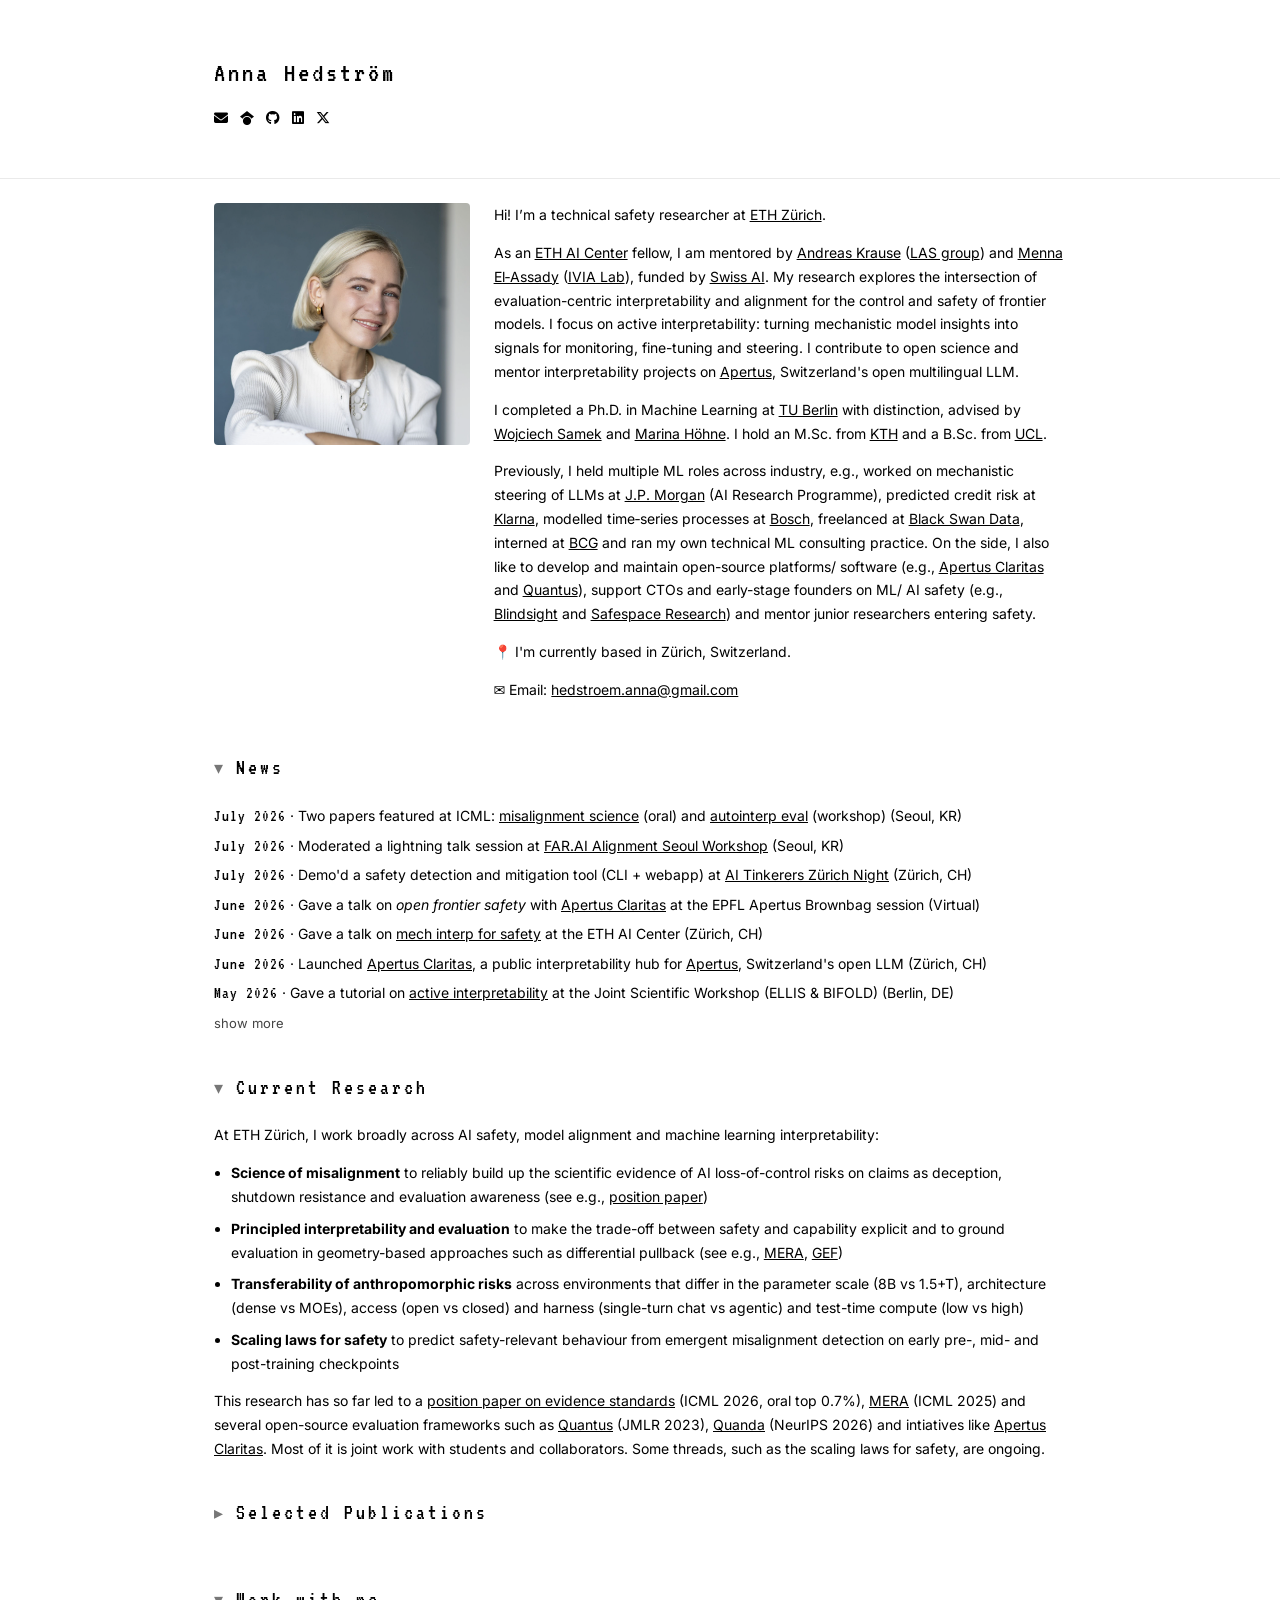
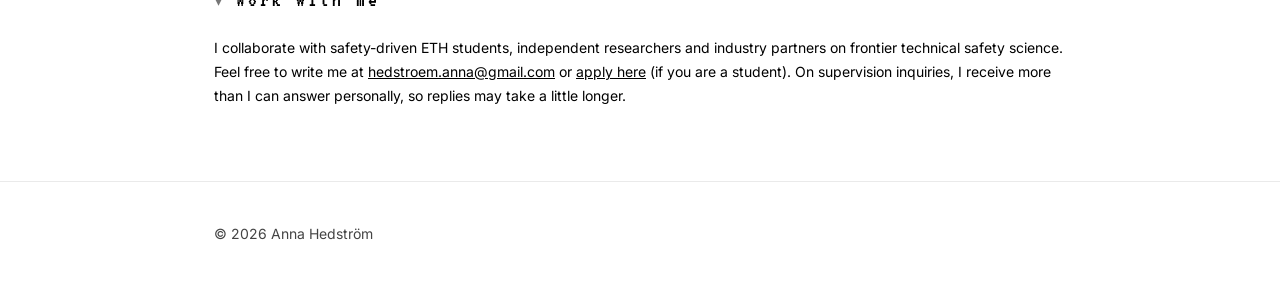
==== index.html @ f80f439b "Add RAWR and PRISM publication figures" ====
<!doctype html>
<html lang="en" class="no-js">
<head>
  <meta charset="utf-8" />
  <meta name="viewport" content="width=device-width, initial-scale=1" />
  <title>Anna Hedström</title>
  <meta name="description" content="Postdoctoral Fellow at the ETH AI Center. Research in interpretability, LLM alignment, and AI safety. Advising startups on applied AI." />
  <link rel="stylesheet" href="/assets/style.css?v=20260930-2" />
  <link rel="icon" href="/assets/favicon.png" />
  <link rel="stylesheet" href="https://cdnjs.cloudflare.com/ajax/libs/font-awesome/6.5.0/css/all.min.css">
  <link rel="preconnect" href="https://fonts.googleapis.com">
  <link rel="preconnect" href="https://fonts.gstatic.com" crossorigin>
  <link href="https://fonts.googleapis.com/css2?family=Caveat:wght@700&display=swap" rel="stylesheet">

</head>
<body class="custom-background">
<header class="site-header reveal">
    <div class="container">
      <h1 class="site-title"><a href="/">Anna Hedström</a></h1>
      <nav class="social" aria-label="Social links">
        <a href="mailto:hedstroem.anna@gmail.com" aria-label="Email"><i class="fa-solid fa-envelope"></i></a>
        <a href="https://scholar.google.com/citations?user=ldOYtBUAAAAJ&hl=en" aria-label="Google Scholar"><i class="fa-brands fa-google-scholar"></i></a>
        <a href="https://github.com/annahedstroem/" aria-label="GitHub"><i class="fa-brands fa-github"></i></a>
        <a href="https://de.linkedin.com/in/annahedstrom1" aria-label="LinkedIn"><i class="fa-brands fa-linkedin"></i></a>
        <a href="https://x.com/anna_hedstroem" aria-label="Twitter / X"><i class="fa-brands fa-x-twitter"></i></a>
      </nav>
    </div>
  </header>

  <!-- Solaris Research banner temporarily hidden.
  <div class="banner">
    <div class="banner-content">
      <div class="banner-text">
        <span><strong>Currently:</strong> Founding <a href="https://solaris-research.org/" target="_blank" rel="noopener">Solaris Research</a> on frontier AI safety · Interested in collaborating, funding, or joining? <a href="mailto:hedstroem.anna@gmail.com">Get in touch</a></span>
      </div>
    </div>
  </div>
  -->

  <main>
    <div class="container">
      <div class="columns reveal"   style="--d:100ms">
        <div class="column-left">
          <img class="profile" src="./Untitled.png" alt="Portrait of Anna Hedström" />
        </div>
        <div class="column-right">
          <p>Hi! I’m a technical safety researcher at <a href="https://ethz.ch/de.html" target="_blank" rel="noopener">ETH Zürich</a>. </p>
           <p>As an <a href="https://ai.ethz.ch/" target="_blank" rel="noopener">ETH AI Center</a> fellow, I am mentored by <a href="https://las.inf.ethz.ch/krausea" target="_blank" rel="noopener">Andreas Krause</a> (<a href="https://las.inf.ethz.ch/" target="_blank" rel="noopener">LAS group</a>) and <a href="https://el-assady.com/" target="_blank" rel="noopener">Menna El‑Assady</a> (<a href="https://ivia.ch/" target="_blank" rel="noopener">IVIA Lab</a>), funded by <a href="https://www.swiss-ai.org/" target="_blank" rel="noopener">Swiss AI</a>. My research explores the intersection of evaluation-centric interpretability and alignment for the control and safety of frontier models. I focus on active interpretability: turning mechanistic model insights into signals for monitoring, fine-tuning and steering. I contribute to open science and mentor interpretability projects on <a href="https://apertvs.ai/" target="_blank" rel="noopener">Apertus</a>, Switzerland's open multilingual LLM.</p>
          <p>I completed a Ph.D. in Machine Learning at <a href="https://www.tu.berlin/en/" target="_blank" rel="noopener">TU Berlin</a> with distinction, advised by <a href="https://iphome.hhi.de/samek/" target="_blank" rel="noopener">Wojciech Samek</a> and <a href="https://www.atb-potsdam.de/de/ueber-uns/team/mitarbeiter/person/marina-hohne" target="_blank" rel="noopener">Marina Höhne</a>. I hold an M.Sc. from <a href="https://www.kth.se/en" target="_blank" rel="noopener">KTH</a> and a B.Sc. from <a href="https://www.ucl.ac.uk/" target="_blank" rel="noopener">UCL</a>.</p>
          <p>Previously, I held multiple ML roles across industry, e.g., worked on mechanistic steering of LLMs at <a href="https://www.jpmorgan.com/CH/en/about-us" target="_blank" rel="noopener">J.P. Morgan</a> (AI Research Programme), predicted credit risk at <a href="https://www.klarna.com/" target="_blank" rel="noopener">Klarna</a>, modelled time‑series processes at <a href="https://www.bosch.com/" target="_blank" rel="noopener">Bosch</a>, freelanced at <a href="https://blackswan.com/" target="_blank" rel="noopener">Black Swan Data</a>, interned at <a href="https://www.bcg.com/" target="_blank" rel="noopener">BCG</a> and ran my own technical ML consulting practice. On the side, I also like to develop and maintain open-source platforms/ software (e.g., <a href="https://apertus-claritas.org/" target="_blank" rel="noopener">Apertus Claritas</a> and <a href="https://github.com/understandable-machine-intelligence-lab/Quantus" target="_blank" rel="noopener">Quantus</a>), support CTOs and early-stage founders on ML/ AI safety (e.g.,  <a href="https://blindsight.io/" target="_blank" rel="noopener">Blindsight</a> and <a href="https://safespaceresearch.com/" target="_blank" rel="noopener">Safespace Research</a>) and mentor junior researchers entering safety.</p>

          
          <p>📍 I'm currently based in Zürich, Switzerland.</p>
          <p>✉️ Email: <a href="mailto:hedstroem.anna@gmail.com">hedstroem.anna@gmail.com</a></p>

        </div>
      </div>

      <details class="section-toggle reveal" open>
      <summary><h2>News</h2></summary>
      <div style="--d:150ms">
      <p class="news-entry"><strong>July 2026</strong> · Two papers featured at ICML: <a href="https://icml.cc/virtual/2026/oral/71063" target="_blank" rel="noopener"><u>misalignment science</u></a> (oral) and <a href="https://openreview.net/pdf?id=HMUSKNJO6R" target="_blank" rel="noopener"><u>autointerp eval</u></a> (workshop) (Seoul, KR)</p>
      <p class="news-entry"><strong>July 2026</strong> · Moderated a lightning talk session at <a href="https://www.far.ai/events/event-list/seoul-alignment-workshop-2026" target="_blank" rel="noopener"><u>FAR.AI Alignment Seoul Workshop</u></a> (Seoul, KR)</p>
      <p class="news-entry"><strong>July 2026</strong> · Demo'd a safety detection and mitigation tool (CLI + webapp) at <a href="https://zurich.aitinkerers.org/talks/rsvp_Vnt244xXFE0" target="_blank" rel="noopener"><u>AI Tinkerers Zürich Night</u></a> (Zürich, CH)</p>
      <p class="news-entry"><strong>June 2026</strong> · Gave a talk on <i>open frontier safety</i> with <a href="https://apertus-claritas.org/" target="_blank" rel="noopener"><u>Apertus Claritas</u></a> at the EPFL Apertus Brownbag session (Virtual)</p>
      <p class="news-entry"><strong>June 2026</strong> · Gave a talk on <a href="https://ai.ethz.ch/" target="_blank" rel="noopener"><u> mech interp for safety</u></a> at the ETH AI Center (Zürich, CH)</p>
      <p class="news-entry"><strong>June 2026</strong> · Launched <a href="https://apertus-claritas.org/" target="_blank" rel="noopener"><u>Apertus Claritas</u></a>, a public interpretability hub for <a href="https://apertvs.ai/" target="_blank" rel="noopener"><u>Apertus</u></a>, Switzerland's open LLM (Zürich, CH)</p>
      <p class="news-entry"><strong>May 2026</strong> · Gave a tutorial on <a href="https://www.bifold.berlin/news-events/events/ai-to-accelerate-scientific-discovery" target="_blank" rel="noopener"><u>active interpretability</u></a> at the Joint Scientific Workshop (ELLIS & BIFOLD) (Berlin, DE)</p>
      <details class="news-more"><summary>show more</summary>
      <p class="news-entry"><strong>April 2026</strong> · Position paper on <a href="https://openreview.net/pdf?id=2XifsoNIrs" target="_blank" rel="noopener"><u>anthropomorphic misalignment</u></a> accepted as an oral (top 0.7%) at ICML 2026 (Seoul, KR)</p>
      <p class="news-entry"><strong>Apr 2026</strong> · Accepted for a <a href="https://www.swiss-ai.org/" target="_blank" rel="noopener"><u>Swiss AI Compute Grant</u></a> on studying emergent misalignment under model adaption (Zürich, CH)</p>
      <p class="news-entry"><strong>Oct 2025</strong> · Gave a talk at <a href="https://www.enigmaproject.ai/" target="_blank" rel="noopener"><u>Stanford Engima Project</u></a> about ICML 2025 paper (Virtual)</p>
      <p class="news-entry"><strong>Oct 2025</strong> · Pitched to Daniel Ek (<a href="https://www.linkedin.com/in/daniel-ek-1b52093a" target="_blank" rel="noopener"><u>Spotify founder</u></a>) about my research! (Zürich, CH)</p>
      <p class="news-entry"><strong>Sep 2025</strong> · Started Postdoctoral Fellow at <a href="https://ai.ethz.ch/" target="_blank" rel="noopener"><u>ETH AI Center</u></a> on technical AI safety (Zürich, CH)</p>
      <p class="news-entry"><strong>Aug 2025</strong> · Defended Ph.D. thesis in Machine Learning Interpretability at TU Berlin, with distinction!</p>
      <p class="news-entry"><strong>July 2025</strong> · <a href="https://github.com/understandable-machine-intelligence-lab/Quantus" target="_blank" rel="noopener"><u>Quantus</u></a> community reached 60,000 downloads and 600+ stars on GitHub!</p>
      <p class="news-entry"><strong>May 2025</strong> · <a href="https://openreview.net/pdf?id=fUCPq5RvmH" target="_blank" rel="noopener"><u>Paper</u></a> on LLM steering accepted at ICML 2025 (Vancouver, CA)</p>
      <p class="news-entry"><strong>Jan 2025</strong> · <a href="https://openreview.net/pdf?id=ukLxqA8zXj&noteId=5ceyt8qT4e" target="_blank" rel="noopener"><u>Paper</u></a> on geometric and unified evaluation awarded a <a href="https://openreview.net/pdf?id=ukLxqA8zXj&noteId=5ceyt8qT4e" target="_blank" rel="noopener"><u>survey certification</u></a> by TMLR!</p>
      <p class="news-entry"><strong>Dec 2024</strong> · Paper on adversarial attacks accepted at <a href="https://openreview.net/pdf?id=BpJK5lFzfM" target="_blank" rel="noopener"><u>NeurIPS Workshop Interpretable AI</u></a> (New Orleans, US)</p>
      <p class="news-entry"><strong>Sep 2024</strong> · Started AI Research Programme at <a href="https://www.jpmorgan.com/CH/en/about-us" target="_blank" rel="noopener"><u>J.P. Morgan</u></a> (London, UK)</p>
      <p class="news-entry"><strong>May 2024</strong> · Gave a talk on <a href="https://aiforgood.itu.int/event/explainable-ai-in-the-era-of-large-language-models/" target="_blank" rel="noopener"><u>LLM x interpretability</u></a> at United Nations' <a href="https://aiforgood.itu.int/event/explainable-ai-in-the-era-of-large-language-models/" target="_blank" rel="noopener"><u>AI for Good Global summit</u></a> (Geneva, CH)</p>
      <p class="news-entry"><strong>Feb 2024</strong> · Gave a keynote <a href="https://invicta.inesctec.pt/" target="_blank" rel="noopener"><u>lectures</u></a> series in XAI AI <a href="https://invicta.inesctec.pt/" target="_blank" rel="noopener"><u>Invicta School of Artificial Intelligence</u></a> (Porto, PT)</p>
      <p class="news-entry"><strong>Feb 2024</strong> · Gave a webinar in <a href="https://www.youtube.com/watch?v=cJVgxAOq-4M" target="_blank" rel="noopener"><u>applying XAI in climate science</u></a> at <a href="https://www.climatechange.ai/" target="_blank" rel="noopener"><u>Climate Change AI</u></a> (Virtual)</p>
      <p class="news-entry"><strong>Dec 2023</strong> · Presented <a href="https://www.jmlr.org/papers/v24/22-0142.html" target="_blank" rel="noopener"><u>Quantus</u></a> in NeurIPS poster sessions (New Orleans, US)</p>
      <p class="news-entry"><strong>Dec 2023</strong> · Presented <a href="https://github.com/annahedstroem/sanity-checks-revisited" target="_blank" rel="noopener"><u>eMPRT & sMPRT</u></a> at <a href="https://xai-in-action.github.io/" target="_blank" rel="noopener"><u>NeurIPS XAI workshop</u></a> (New Orleans, US)</p>
      <p class="news-entry"><strong>Jun 2023</strong> · Started as Visiting Scientist at <a href="https://www.hhi.fraunhofer.de/en/departments/ai.html" target="_blank" rel="noopener"><u>Fraunhofer AI Department</u></a> (Berlin, DE)</p>
      <p class="news-entry"><strong>Sep 2023</strong> · Gave a talk at <a href="https://www.visual-intelligence.no/" target="_blank" rel="noopener"><u>SFI Visual Intelligence</u></a> (Virtual)</p>
      <p class="news-entry"><strong>May 2023</strong> · Gave a spotlight tutorial at <a href="https://www.climatechange.ai/papers/iclr2023/1" target="_blank" rel="noopener"><u>ICLR Climate Change AI</u></a> (Kigali, RW)</p>
      <p class="news-entry"><strong>Apr 2023</strong> · Gave a talk at <a href="https://www.ptb.de/cms/en.html" target="_blank" rel="noopener"><u>Physikalisch-Technische Bundesanstalt (PTB)</u></a> (Berlin, DE)</p>
      <p class="news-entry"><strong>Mar 2023</strong> · Gave a lecture at <a href="https://www.sfb1294.de/events/event/spring-school-2023" target="_blank" rel="noopener"><u>SFB 1294 Spring School on Data Assimilation</u></a> (Virtual)</p>
      <p class="news-entry"><strong>Jan 2023</strong> · Gave a tutorial at <a href="https://www.nldl.org/home" target="_blank" rel="noopener"><u>NLDL Deep Learning Conference</u></a> winter school (Tromsø, NO)</p>
      </details>
      </div>
      </details>

            <details class="section-toggle reveal" open>
      <summary><h2>Current Research</h2></summary>
      <div style="--d:150ms">
      <p>At ETH Zürich, I work broadly across AI safety, model alignment and machine learning interpretability:</p>
      <ul style="padding-left:1.2em;">
        <li style="margin-bottom:8px;"><strong>Science of misalignment</strong> to reliably build up the scientific evidence of AI loss-of-control risks on claims as deception, shutdown resistance and evaluation awareness (see e.g., <a href="https://openreview.net/pdf?id=2XifsoNIrs" target="_blank" rel="noopener">position paper</a>)</li>
        <li style="margin-bottom:8px;"><strong>Principled interpretability and evaluation</strong> to make the trade-off between safety and capability explicit and to ground evaluation in geometry-based approaches such as differential pullback (see e.g., <a href="https://openreview.net/pdf?id=fUCPq5RvmH" target="_blank" rel="noopener">MERA</a>, <a href="https://openreview.net/pdf?id=ukLxqA8zXj&amp;noteId=5ceyt8qT4e" target="_blank" rel="noopener">GEF</a>)</li>
        <li style="margin-bottom:8px;"><strong>Transferability of anthropomorphic risks</strong> across environments that differ in the parameter scale (8B vs 1.5+T), architecture (dense vs MOEs), access (open vs closed) and harness (single-turn chat vs agentic) and test-time compute (low vs high)</li>
        <li style="margin-bottom:8px;"><strong>Scaling laws for safety</strong> to predict safety-relevant behaviour from emergent misalignment detection on early pre-, mid- and post-training checkpoints</li>
      </ul>
      <p>This research has so far led to a <a href="https://openreview.net/pdf?id=2XifsoNIrs" target="_blank" rel="noopener">position paper on evidence standards</a> (ICML 2026, oral top 0.7%), <a href="https://openreview.net/pdf?id=fUCPq5RvmH" target="_blank" rel="noopener">MERA</a> (ICML 2025) and several open-source evaluation frameworks such as <a href="https://github.com/understandable-machine-intelligence-lab/Quantus" target="_blank" rel="noopener">Quantus</a> (JMLR 2023), <a href="https://openreview.net/pdf?id=IFk4bOA11Z" target="_blank" rel="noopener">Quanda</a> (NeurIPS 2026) and intiatives like <a href="https://apertus-claritas.org/" target="_blank" rel="noopener">Apertus Claritas</a>. Most of it is joint work with students and collaborators. Some threads, such as the scaling laws for safety, are ongoing.</p>
      </div>
      </details>

      <details class="section-toggle reveal">
      <summary><h2>Selected Publications</h2></summary>

      
      <p class="small">Full list: <a href="https://scholar.google.com/citations?user=ldOYtBUAAAAJ&hl=en" target="_blank" rel="noopener">Google Scholar</a></p>

      <div class="pub-year">2026</div>

      <div class="pub-item reveal">
        <div class="pub-title"><a href="https://openreview.net/pdf?id=2XifsoNIrs" target="_blank" rel="noopener"><span class="badge-teal">(Oral, top 0.7%!)</span> Position: Anthropomorphic Misalignment Research Needs Stronger Evidence</a></div>
        <div class="pub-authors">Gupta*, Nutter*, Stante*, Krause, Tramèr, Fluri<sup>&dagger;</sup>, Chen<sup>&dagger;</sup>, <b>Hedström</b><sup>&dagger;</sup></div>
        <div class="pub-meta"><em>International Conference on Machine Learning (ICML)</em>, 2026.</div>
        <div class="btn-group">
          <a class="btn" href="https://openreview.net/pdf?id=2XifsoNIrs" target="_blank" rel="noopener">Paper</a>
          <a class="btn" href="https://github.com/peternutter/amr-stronger-evidence-code" target="_blank" rel="noopener">Code</a>
          <details class="bibtex"><summary>BibTeX</summary><pre>@inproceedings{
                gupta2026position,
                title={Position: Anthropomorphic Misalignment Research Needs Stronger Evidence},
                author={Vansh Gupta and Peter Nutter and Samuel Stante and Andreas Krause and Florian Tram{\`e}r and Lukas Fluri and Xin Chen and Anna Hedstr{\"o}m},
                booktitle={Forty-third International Conference on Machine Learning},
                year={2026}
                }</pre></details>
        </div>
        <p style="text-align:center; margin-top:20px;">
          <img src="/assets/fig3_deception.png" alt="AMR" style="max-width:50%">
        </p>
      </div>

      <div class="pub-item reveal">
        <div class="pub-title"><a href="https://arxiv.org/pdf/2603.17815" target="_blank" rel="noopener">RAWR: Reward Assignment Without Rollouts in Verifiable Domains</a></div>
        <div class="pub-authors">Royer, <b>Hedström</b>, Bhattacharjya, Rossiello, Giovannini, El-Assady</div>
        <div class="pub-meta"><em>arXiv preprint</em>, 2026.</div>
        <div class="btn-group">
          <a class="btn" href="https://arxiv.org/pdf/2603.17815" target="_blank" rel="noopener">Paper</a>
          <a class="btn" href="https://arxiv.org/abs/2603.17815" target="_blank" rel="noopener">arXiv</a>
          <details class="bibtex"><summary>BibTeX</summary><pre>@misc{royer2026rawrrewardassignmentrollouts,
  title={RAWR: Reward Assignment Without Rollouts in Verifiable Domains},
  author={Corentin Royer and Anna Hedström and Debarun Bhattacharjya and Gaetano Rossiello and Andrea Giovannini and Mennatallah El-Assady},
  year={2026},
  eprint={2603.17815},
  archivePrefix={arXiv},
  primaryClass={cs.CL},
  url={https://arxiv.org/abs/2603.17815}
}</pre></details>
        </div>
        <p style="text-align:center; margin-top:20px;">
          <img src="/assets/rawr_cost_comparison.png" alt="ProcessBench Step F1 versus relative labeling cost for RAWR, Granite PRM, MathShepherd, and QwenPRM" style="max-width:65%">
        </p>
      </div>

      <div class="pub-year">2025</div>

      <div class="pub-item reveal">
        <div class="pub-title"><a href="https://openreview.net/pdf?id=fUCPq5RvmH" target="_blank" rel="noopener">To Steer or Not to Steer? Mechanistic Error Reduction with Abstention for Language Models</a></div>
        <div class="pub-authors"><b>Hedström</b>, Amoukou, Bewley, Mishra, Veloso</div>
        <div class="pub-meta"><em>International Conference on Machine Learning (ICML)</em>, 2025.</div>
        <div class="btn-group">
          <a class="btn" href="https://openreview.net/pdf?id=fUCPq5RvmH" target="_blank" rel="noopener">Paper</a>
          <a class="btn" href="https://github.com/annahedstroem/MERA-steering" target="_blank" rel="noopener">Code</a>
          <details class="bibtex"><summary>BibTeX</summary><pre>@inproceedings{
hedstrom2025to,
title={To Steer or Not to Steer? Mechanistic Error Reduction with Abstention for Language Models},
author={Anna Hedstr{\"o}m and Salim I. Amoukou and Tom Bewley and Saumitra Mishra and Manuela Veloso},
booktitle={Forty-second International Conference on Machine Learning},
year={2025},
url={https://openreview.net/pdf?id=fUCPq5RvmH}
}</pre></details>
        </div>
        <p style="text-align:center; margin-top:20px;">
          <img src="/assets/mera.jpg" alt="MERA" style="max-width:90%">
        </p>
      </div>

      <div class="pub-item reveal">
        <div class="pub-title"><a href="https://openreview.net/pdf?id=ukLxqA8zXj&noteId=5ceyt8qT4e" target="_blank" rel="noopener"><span class="badge-teal">(Survey certification!)</span> Evaluating Interpretable Methods via Geometric Alignment of Functional Distortions</a></div>
        <div class="pub-authors"><b>Hedström</b>, Bommer, Burns, Lapuschkin, Samek, Höhne</div>
        <div class="pub-meta"><em>Transactions on Machine Learning Research (TMLR)</em>, 2025.</div>
        <div class="btn-group">
          <a class="btn" href="https://openreview.net/pdf?id=ukLxqA8zXj&noteId=5ceyt8qT4e" target="_blank" rel="noopener">Paper</a>
          <a class="btn" href="https://github.com/annahedstroem/GEF" target="_blank" rel="noopener">Code</a>
          <details class="bibtex"><summary>BibTeX</summary><pre>@article{
hedstroem2025evaluating,
title={Evaluating Interpretable Methods via Geometric Alignment of Functional Distortions},
author={Anna Hedstr{\"o}m and Philine Lou Bommer and Thomas F Burns and Sebastian Lapuschkin and Wojciech Samek and Marina MC H{\"o}hne},
journal={Transactions on Machine Learning Research},
issn={2835-8856},
year={2025},
url={https://openreview.net/pdf?id=ukLxqA8zXj},
note={Survey Certification}
}</pre></details>
        </div>
        <p style="text-align:center;margin-top:20px;">
          <img src="/assets/gef.png" alt="GEF">
        </p>
      </div>
      <div class="pub-item reveal">
        <div class="pub-title"><a href="https://openreview.net/pdf?id=IFk4bOA11Z" target="_blank" rel="noopener">Quanda: An Interpretability Toolkit for Training Data Attribution Evaluation and Beyond</a></div>
        <div class="pub-authors">Bareeva, Yolcu, <b>Hedström</b>, Schmolenski, Wiegand, Samek, Lapuschkin</div>
        <div class="pub-meta"><em>NeurIPS Workshop on Attributing Model Behavior at Scale</em>, 2025.</div>
        <div class="btn-group">
          <a class="btn" href="https://openreview.net/pdf?id=IFk4bOA11Z" target="_blank" rel="noopener">Paper</a>
          <a class="btn" href="https://github.com/dilyabareeva/quanda" target="_blank" rel="noopener">Code</a>
          <details class="bibtex"><summary>BibTeX</summary><pre>@inproceedings{
anonymous2025quanda,
title={Quanda: An Interpretability Toolkit for Training Data Attribution Evaluation and Beyond},
author={Dilyara Bareeva and Galip Ümit Yolcu and Anna Hedstr{\"o}m and Niklas Schmolenski and Thomas Wiegand and Wojciech Samek and Sebastian Lapuschkin},
booktitle={Second NeurIPS Workshop on Attributing Model Behavior at Scale},
year={2025},
url={https://openreview.net/pdf?id=IFk4bOA11Z}
}</pre></details>
        </div>
        <p style="text-align:center; margin-top:20px;">
          <img src="/assets/quanda.png" alt="Quanda">
        </p>
      </div>

      <div class="pub-item reveal">
        <div class="pub-title"><a href="https://proceedings.neurips.cc/paper_files/paper/2025/file/77a404d99d58544293763afb769a16e4-Paper-Conference.pdf" target="_blank" rel="noopener">Capturing Polysemanticity with PRISM: A Multi-Concept Feature Description Framework</a></div>
        <div class="pub-authors">Kopf, Feldhus, Bykov, Bommer, <b>Hedström</b>, Höhne, Eberle</div>
        <div class="pub-meta"><em>Advances in Neural Information Processing Systems (NeurIPS)</em>, 2025.</div>
        <div class="btn-group">
          <a class="btn" href="https://proceedings.neurips.cc/paper_files/paper/2025/file/77a404d99d58544293763afb769a16e4-Paper-Conference.pdf" target="_blank" rel="noopener">Paper</a>
          <a class="btn" href="https://github.com/lkopf/prism" target="_blank" rel="noopener">Code</a>
          <details class="bibtex"><summary>BibTeX</summary><pre>@inproceedings{
kopf2025capturing,
title={Capturing Polysemanticity with PRISM: A Multi-Concept Feature Description Framework},
author={Laura Kopf and Nils Feldhus and Kirill Bykov and Philine Lou Bommer and Anna Hedstr{\"o}m and Marina M. C. H{\"o}hne and Oliver Eberle},
booktitle={Advances in Neural Information Processing Systems 38},
year={2025}
}</pre></details>
        </div>
        <p style="text-align:center; margin-top:20px;">
          <img src="/assets/prism_feature_descriptions.png" alt="PRISM extracts multi-concept feature descriptions and evaluates polysemanticity and description quality" style="max-width:70%">
        </p>
      </div>

      <div class="pub-year">2024</div>

      <div class="pub-item reveal">
        <div class="pub-title"><a href="https://openreview.net/pdf?id=R0bnWrpIeN" target="_blank" rel="noopener">CoSy: Evaluating Textual Explanations of Neurons</a></div>
        <div class="pub-authors">Kopf, Bommer, <b>Hedström</b>, Lapuschkin, Höhne, Bykov</div>
        <div class="pub-meta"><em>Conference on Neural Information Processing Systems (NeurIPS)</em>, 2024.</div>
        <div class="btn-group">
          <a class="btn" href="https://openreview.net/pdf?id=R0bnWrpIeN" target="_blank" rel="noopener">Paper</a>
          <a class="btn" href="https://github.com/lkopf/cosy" target="_blank" rel="noopener">Code</a>
          <details class="bibtex"><summary>BibTeX</summary><pre>@inproceedings{
kopf2024cosy,
title={CoSy: Evaluating Textual Explanations of Neurons},
author={Laura Kopf and Philine Lou Bommer and Anna Hedstr{\"o}m and Sebastian Lapuschkin and Marina MC H{\"o}hne and Kirill Bykov},
booktitle={The Thirty-eighth Annual Conference on Neural Information Processing Systems},
year={2024},
url={https://openreview.net/pdf?id=R0bnWrpIeN}
}</pre></details>
        </div>
        <p style="text-align:center; margin-top:20px;">
          <img src="/assets/cosy_2.png" alt="Cosy">
        </p>
      </div>

      <div class="pub-year">2023</div>

      <div class="pub-item reveal">
        <div class="pub-title"><a href="https://www.jmlr.org/papers/v24/22-0142.html" target="_blank" rel="noopener">Quantus: An Explainable AI Toolkit for Responsible Evaluation of Neural Network Explanations and Beyond</a></div>
        <div class="pub-authors"><b>Hedström</b>, Weber, Krakowczyk, Bareeva, Motzkus, Samek, Lapuschkin, Höhne</div>
        <div class="pub-meta"><em>Journal of Machine Learning Research (JMLR)</em>, 2023.</div>
        <div class="btn-group">
          <a class="btn" href="https://www.jmlr.org/papers/v24/22-0142.html" target="_blank" rel="noopener">Paper</a>
          <a class="btn" href="https://github.com/understandable-machine-intelligence-lab/Quantus" target="_blank" rel="noopener">Code</a>
          <details class="bibtex"><summary>BibTeX</summary><pre>@article{JMLR:v24:22-0142,
  author  = {Anna Hedstr{\"o}m and Leander Weber and Daniel Krakowczyk and Dilyara Bareeva and Franz Motzkus and Wojciech Samek and Sebastian Lapuschkin and Marina M.-C. Höhne},
  title   = {Quantus: An Explainable AI Toolkit for Responsible Evaluation of Neural Network Explanations and Beyond},
  journal = {Journal of Machine Learning Research},
  year    = {2023},
  volume  = {24},
  number  = {34},
  pages   = {1--11},
  url     = {http://jmlr.org/papers/v24/22-0142.html}
}}</pre></details>
        </div>
      </div>

      <div class="pub-item reveal">
        <div class="pub-title"><a href="https://openreview.net/pdf?id=j3FK00HyfU" target="_blank" rel="noopener">The Meta-Evaluation Problem in Explainable AI: Identifying Reliable Estimators with MetaQuantus</a></div>
        <div class="pub-authors"><b>Hedström</b>, Bommer, Wickström, Samek, Lapuschkin, Höhne</div>
        <div class="pub-meta"><em>Transactions on Machine Learning Research (TMLR)</em>, 2023.</div>
        <div class="btn-group">
          <a class="btn" href="https://openreview.net/pdf?id=j3FK00HyfU" target="_blank" rel="noopener">Paper</a>
          <a class="btn" href="https://github.com/annahedstroem/MetaQuantus" target="_blank" rel="noopener">Code</a>
          <details class="bibtex"><summary>BibTeX</summary><pre>@article{
hedstroem2023the,
title={The Meta-Evaluation Problem in Explainable {AI}: Identifying Reliable Estimators with MetaQuantus},
author={Anna Hedstr{\"o}m and Philine Lou Bommer and Kristoffer Knutsen Wickstr{\o}m and Wojciech Samek and Sebastian Lapuschkin and Marina MC H{\"o}hne},
journal={Transactions on Machine Learning Research},
issn={2835-8856},
year={2023},
url={https://openreview.net/pdf?id=j3FK00HyfU},
note={}
}</pre></details>
        </div>
      </div>

      <div class="pub-item reveal">
        <div class="pub-title"><a href="https://www.climatechange.ai/papers/iclr2023/1" target="_blank" rel="noopener"><span class="badge-teal">(Spotlight!)</span> Tutorial: Quantus x Climate — Applying Explainable AI Evaluation in Climate Science</a></div>
        <div class="pub-authors">Bommer*, <b>Hedström</b>*, Kretschmer, Höhne</div>
        <div class="pub-meta"><em>ICLR Workshop on Climate Change AI</em>, 2023.</div>
        <div class="btn-group">
          <a class="btn" href="https://www.climatechange.ai/papers/iclr2023/1" target="_blank" rel="noopener">Paper</a>
          <a class="btn" href="https://github.com/understandable-machine-intelligence-lab/Quantus" target="_blank" rel="noopener">Code</a>
          <details class="bibtex"><summary>BibTeX</summary><pre>@inproceedings{bommer2023tutorial,
  title={Tutorial: Quantus x Climate - Applying explainable AI evaluation in climate science},
  author={Bommer, Philine L and Hedström, Anna and Kretschmer, Marlene and Höhne, Marina M.-C.},
  booktitle={ICLR 2023 Workshop on Tackling Climate Change with Machine Learning},
  url={https://www.climatechange.ai/papers/iclr2023/1},
  year={2023}
}</pre></details>
        </div>
      </div>


      <!-- <div class="pub-item reveal">
        <div class="pub-title">Trustworthy AI in Medical Imaging: Methods, Evaluation and Clinical Considerations</div>
        <div class="pub-authors">T. Gonçalvesc, A. Hedström, A. de Mortanges, X. Li, H. Müller, J. Cardoso, M. Reyes</div>
        <div class="pub-meta"><em>Book chapter, Springer</em>, 2025.</div>
        <div class="btn-group">
          <a class="btn" href="#" aria-disabled="true">Paper</a>
          <a class="btn" href="#" aria-disabled="true">Code</a>
          <details class="bibtex"><summary>BibTeX</summary><pre>@inproceedings{bookspringer2025evaluate,
  title = {Trustworthy AI in Medical Imaging: Methods, Evaluation and Clinical Considerations},
  author = {Gonçalvesc, Tiago and Hedstr{\"o}m, Anna and de Mortanges, Aurélie and Li, Xiaoxiao and Müller, Henning and Cardoso, Jaime and Reyes, Mauricio},
  journal = {Book chapter, Springer, (978-0-443-23761-4)},
  year = {2025}
}</pre></details>
        </div>
      </div> -->

      <!-- <div class="pub-item reveal">
        <div class="pub-title">Evaluate with the Inverse: Efficient Approximation of Latent Explanation Quality Distribution</div>
        <div class="pub-authors">C. Eiras-Franco, A. Hedström, M. Höhne</div>
        <div class="pub-meta"><em>AAAI</em>, 2025.</div>
        <div class="btn-group">
          <a class="btn" href="https://ojs.aaai.org/index.php/AAAI/article/view/34935" target="_blank" rel="noopener">Paper</a>
          <a class="btn" href="https://github.com/annahedstroem/eval-project" target="_blank" rel="noopener">Code</a>
          <details class="bibtex"><summary>BibTeX</summary><pre>@inproceedings{eiras2025evaluate,
  title = {Evaluate with the Inverse: Efficient Approximation of Latent Explanation Quality Distribution},
  author = {Eiras-Franco, Carlos and Hedstr{\"o}m, Anna and H{\"o}hne, Marina MC},
  booktitle={Proceedings of the AAAI Conference on Artificial Intelligence},
  volume={39},
  year={2025}
}</pre></details>
        </div>
      </div> -->

      <!-- <div class="pub-item reveal">
        <div class="pub-title">Benchmarking XAI Explanations with Human-Aligned Evaluations</div>
        <div class="pub-authors">R. Kazmierczak, S. Azzolin, E. Berthier, A. Hedström, Delhomme, N. Bousquet, G. Frehse, M. Mancini, B. Caramiaux, A. Passerini, G. Franchi</div>
        <div class="pub-meta"><em>Under Review</em>, 2025.</div>
        <div class="btn-group">
          <a class="btn" href="#" aria-disabled="true">Paper</a>
          <a class="btn" href="#" aria-disabled="true">Code</a>
          <details class="bibtex"><summary>BibTeX</summary><pre>@inproceedings{ pasta2024benchmarking,
  title={Benchmarking XAI Explanations with Human-Aligned Evaluations},
  author={Kazmierczak, R{\'e}mi and Azzolin, Steve and Berthier, Elo{\'i}se and Hedstr{\"o}m, Anna and Delhomme and Bousquet, Nicolas and Frehse, Goran and Mancini, Massimiliano and Caramiaux, Baptiste and Passerini, Andrea and Franchi, Gianni},
  booktitle={Under Review},
  year={2025}
}</pre></details>
        </div>
      </div> -->

      </details>

      <!--<details class="section-toggle reveal" open>
      <summary><h2>Open-source tools</h2></summary>
      <p>I love open-source, so I contribute and maintain software such as <strong><a href="https://apertus-claritas.org/" target="_blank" rel="noopener">Apertus Claritas</a></strong>, <a href="https://github.com/understandable-machine-intelligence-lab/Quantus" target="_blank" rel="noopener">evals</a> (<strong><span class="badge-teal">88k+ PyPI installs!</span></strong>), <a href="https://github.com/annahedstroem/MERA-steering" target="_blank" rel="noopener">steering libraries</a> and <a href="https://github.com/alexmartiguiu/hedda/" target="_blank" rel="noopener">agentic CLI+web apps on detecting and mitigating LLM safety drift</a>.</p>
      <div class="tools-row reveal">
        <a class="tool-mini" style="flex:1.5" href="https://apertus-claritas.org/" target="_blank" rel="noopener" title="Apertus Claritas · Open interpretability hub">
          <img src="/assets/claritas_logo.svg" alt="Apertus Claritas">
        </a>
        <a class="tool-mini" href="https://github.com/understandable-machine-intelligence-lab/Quantus" target="_blank" rel="noopener" title="Quantus · XAI evaluation toolkit">
          <img src="/assets/quantus_logo.png" alt="Quantus" style="max-width:75%">
        </a>
        <a class="tool-mini" href="https://github.com/annahedstroem/MERA-steering" target="_blank" rel="noopener" title="MERA · Steer-or-abstain for LLMs">
          <img src="/assets/mera_logo.png" alt="MERA" style="max-height:40px">
        </a>
        <a class="tool-mini" href="https://github.com/alexmartiguiu/hedda/" target="_blank" rel="noopener" title="Hedda · Safe fine-tuning with drift monitoring">
          <svg viewBox="0 0 200 72" xmlns="http://www.w3.org/2000/svg" role="img" aria-label="Hedda">
            <text x="100" y="47" text-anchor="middle" font-family="'Caveat', cursive" font-size="54" font-weight="700" fill="#1e3a5f">Hedda</text>
            <path d="M50,58 C85,52 120,52 150,56 C156,57 161,55 165,51" fill="none" stroke="#1e3a5f" stroke-width="3" stroke-linecap="round" stroke-linejoin="round"/>
          </svg>
        </a>
      </div>
      </details>
      -->
      

      <details class="section-toggle reveal" open>
      <summary><h2>Work with me</h2></summary>

      <p>I collaborate with safety-driven ETH students, independent researchers and industry partners on frontier technical safety science. Feel free to write me at <a href="mailto:hedstroem.anna@gmail.com">hedstroem.anna@gmail.com</a> or <a href="https://airtable.com/appDJ1cKS5kKF6WWz/pagTr12g1E0e5B6U1/form" target="_blank" rel="noopener">apply here</a> (if you are a student). On supervision inquiries, I receive more than I can answer personally, so replies may take a little longer.</p>

      </details>

    </div>
  </main>

  <footer class="site-footer">
    <div class="container">
      © <span id="year"></span> Anna Hedström
    </div>
  </footer>
  <script>document.getElementById('year').textContent=new Date().getFullYear()</script>
  <script>
  (function(){
    var els=document.querySelectorAll('.reveal');
    if(!els.length)return;
    if(typeof IntersectionObserver==='undefined'){els.forEach(function(e){e.classList.add('reveal--in')});return;}
    var io=new IntersectionObserver(function(entries){
      entries.forEach(function(e){if(e.isIntersecting){e.target.classList.add('reveal--in');io.unobserve(e.target);}});
    },{threshold:0.12,rootMargin:'0px 0px -40px 0px'});
    els.forEach(function(e){io.observe(e)});
  })();
  </script>
</body>
</html>
---- assets/style.css ----
/* Minimal style inspired by lorenzkuhn.com (WordPress Cyanotype theme vibes) */
@import url('https://fonts.googleapis.com/css2?family=VT323&display=swap');
@import url('https://fonts.googleapis.com/css2?family=Inter:wght@400;600;700&family=Roboto+Mono:wght@400;500;700&display=swap');
:root{--bg:#ffffff;--text:#000000;--muted:#444;--link:#000;--border:#eaeaea}
*{box-sizing:border-box}
html,body{margin:0;padding:0;font-family:"Inter",system-ui,-apple-system,Segoe UI,Roboto,Helvetica,Arial,sans-serif;color:var(--text);background:var(--bg);line-height:1.7;font-size:14px}
.container{max-width:900px;margin:0 auto;padding:24px}
.site-header{padding:24px 0;border-bottom:1px solid var(--border)}
.site-title{font-size:28px;margin:0;font-family:"VT323",ui-monospace,"Cascadia Code","Source Code Pro",Menlo,Consolas,monospace;letter-spacing:3px;font-weight:400;line-height:1.8}
.site-title a{color:var(--text);text-decoration:none}
.social{display:flex;gap:12px;margin-top:8px}
.social a{color:var(--text);text-decoration:none}

.columns{display:flex;gap:24px;align-items:flex-start}
.column-left{flex:0 0 30%;max-width:30%}
.column-right{flex:1}
@media(max-width:800px){.columns{flex-direction:column}.column-left{flex:none;align-self:stretch;width:auto;max-width:380px}.column-right{max-width:100%}}

img.profile{display:block;width:100%;max-width:100%;height:auto;border-radius:4px}

h2{font-size:22px;margin:48px 0 14px;font-family:"VT323",ui-monospace,"Cascadia Code","Source Code Pro",Menlo,Consolas,monospace;letter-spacing:3px;font-weight:400;line-height:1.8}
a{color:var(--link)}
p{margin:0 0 14px}
ul{margin:0 0 14px;padding-left:20px}
.small{color:var(--muted);font-size:14px}
.site-footer{border-top:1px solid var(--border);margin-top:36px;padding:16px 0;color:var(--muted)}

/* Icons */
.icon{width:18px;height:18px;display:inline-block;vertical-align:text-bottom;fill:currentColor}

/* Publications */
.pub-year{font-size:18px;font-weight:600;margin:32px 0 20px;padding-bottom:12px;border-bottom:1px solid var(--border);font-family:"VT323",ui-monospace,"Cascadia Code","Source Code Pro",Menlo,Consolas,monospace;letter-spacing:2px}
.pub-item{margin:0 0 20px;border:none;border-radius:0;padding:0;overflow:visible;background:transparent}
.pub-item img{display:none}
.pub-title{font-weight:700;font-size:13px;margin:0 0 6px;font-family:inherit;letter-spacing:0}
.pub-title a{color:var(--text);text-decoration:underline}
.pub-authors{margin:0 0 6px;font-size:14px;line-height:1.5}
.pub-meta{color:var(--text);display:inline;font-size:14px}
.badge-teal{color:#118a8a;font-weight:700}
.pub-meta-toggle{display:none}

/* Buttons */
.btn-group{display:flex;gap:4px;flex-wrap:wrap;margin-top:8px;margin-left:0;vertical-align:baseline;align-items:center}
.btn{display:inline-block;padding:2px 6px;border:1px solid #000;border-radius:12px;background:transparent;color:#000;text-decoration:none;font-size:11px;line-height:1.3;height:20px;min-width:32px;text-align:center;white-space:nowrap}
.btn:hover{background:#f5f5f5}

/* BibTeX dropdown */
details.bibtex{display:inline-block}
details.bibtex summary{list-style:none;cursor:pointer;display:inline-block;padding:2px 6px;border:1px solid #000;border-radius:12px;font-size:11px;line-height:1.3;height:20px;min-width:32px;text-align:center;white-space:nowrap}
details.bibtex[open] summary{background:#f7f7f7}
details.bibtex pre{background:#fafafa;border:1px solid var(--border);padding:8px;margin-top:8px;white-space:pre-wrap;overflow:auto;font-size:11px;line-height:1.4;position:absolute;z-index:10;min-width:300px}

/* Animated Banner - Solaris Research style */
.banner{position:relative;width:auto;max-width:600px;margin:16px auto;background:#fff5f3;border:1px solid rgba(192,57,43,0.12);border-radius:12px;padding:14px 18px;overflow:hidden}
.banner::before{content:"";position:absolute;top:-50%;left:-50%;right:-50%;bottom:-50%;background:radial-gradient(70% 70% at 15% 50%,rgba(192,57,43,0.15),transparent 50%),radial-gradient(60% 60% at 85% 50%,rgba(192,57,43,0.1),transparent 50%);filter:blur(40px);z-index:0;pointer-events:none;animation:banner-wave 20s ease-in-out infinite}
@keyframes banner-wave{0%{transform:translate(0,0);opacity:0.8}25%{transform:translate(15px,-10px);opacity:1}50%{transform:translate(20px,0);opacity:0.85}75%{transform:translate(-15px,10px);opacity:1}100%{transform:translate(0,0);opacity:0.8}}
.banner-content{position:relative;z-index:1;display:block;font-size:13px;color:#111110;margin:0;padding:0}
.banner-text{display:block;line-height:1.5;white-space:normal}
.banner-text strong{font-weight:600}
.banner-text a{color:#c0392b;text-decoration:none;border-bottom:1px solid #c0392b;font-weight:500;transition:color 0.2s ease}
.banner-text a:hover{color:#a93226;border-bottom-color:#a93226}

/* Accessibility */
.sr-only{position:absolute;width:1px;height:1px;padding:0;margin:-1px;overflow:hidden;clip:rect(0,0,0,0);white-space:nowrap;border:0}


p.tight {
  margin-top: -0.3em; /* pulls it closer to the line above */
}

/* Fluid media. */
img,svg,video{max-width:100%;height:auto}

/* Make content images block-level and centered nicely. */
.pub-item img{display:block;max-width:66%;height:auto;margin:16px auto}
@media (max-width:600px){
  .pub-item img{max-width:88%!important}
}

/* Open-source tools row */
.tools-row{display:flex;gap:20px;margin:24px 0 14px;align-items:center;justify-content:center}
.tool-mini{flex:1;display:flex;align-items:center;justify-content:center;text-decoration:none;transition:opacity .15s ease;height:60px}
.tool-mini:hover{opacity:.7}
.tool-mini img,.tool-mini svg{max-width:100%;max-height:50px;object-fit:contain}

/* News entries */
.news-entry{margin:0 0 4px;line-height:1.5}
.news-entry strong{font-family:"VT323",ui-monospace,"Cascadia Code","Source Code Pro",Menlo,Consolas,monospace;font-weight:300;letter-spacing:1px;font-size:17px}

/* News show-more toggle */
details.news-more{margin-top:2px}
details.news-more summary{cursor:pointer;color:var(--muted);font-size:13px;list-style:none;padding:2px 0}
details.news-more summary::-webkit-details-marker{display:none}
details.news-more[open] summary{display:none}

/* Scroll-reveal entrance */
.reveal{opacity:0;transform:translateY(24px);transition:opacity 1.1s cubic-bezier(0.22,1,0.36,1) var(--d,0ms),transform 1.1s cubic-bezier(0.22,1,0.36,1) var(--d,0ms)}
.reveal--in{opacity:1;transform:none}
@media(prefers-reduced-motion:reduce){.reveal{opacity:1;transform:none;transition:none}}

/* Collapsible sections */
details.section-toggle{border:none;margin:32px 0 0}
details.section-toggle>summary{list-style:none;cursor:pointer;margin-bottom:16px}
details.section-toggle>summary::-webkit-details-marker{display:none}
details.section-toggle>summary h2{display:inline;margin:48px 0 14px}
details.section-toggle>summary h2::before{content:'▾ ';font-size:18px;color:#777;vertical-align:baseline}
details.section-toggle:not([open])>summary h2::before{content:'▸ '}
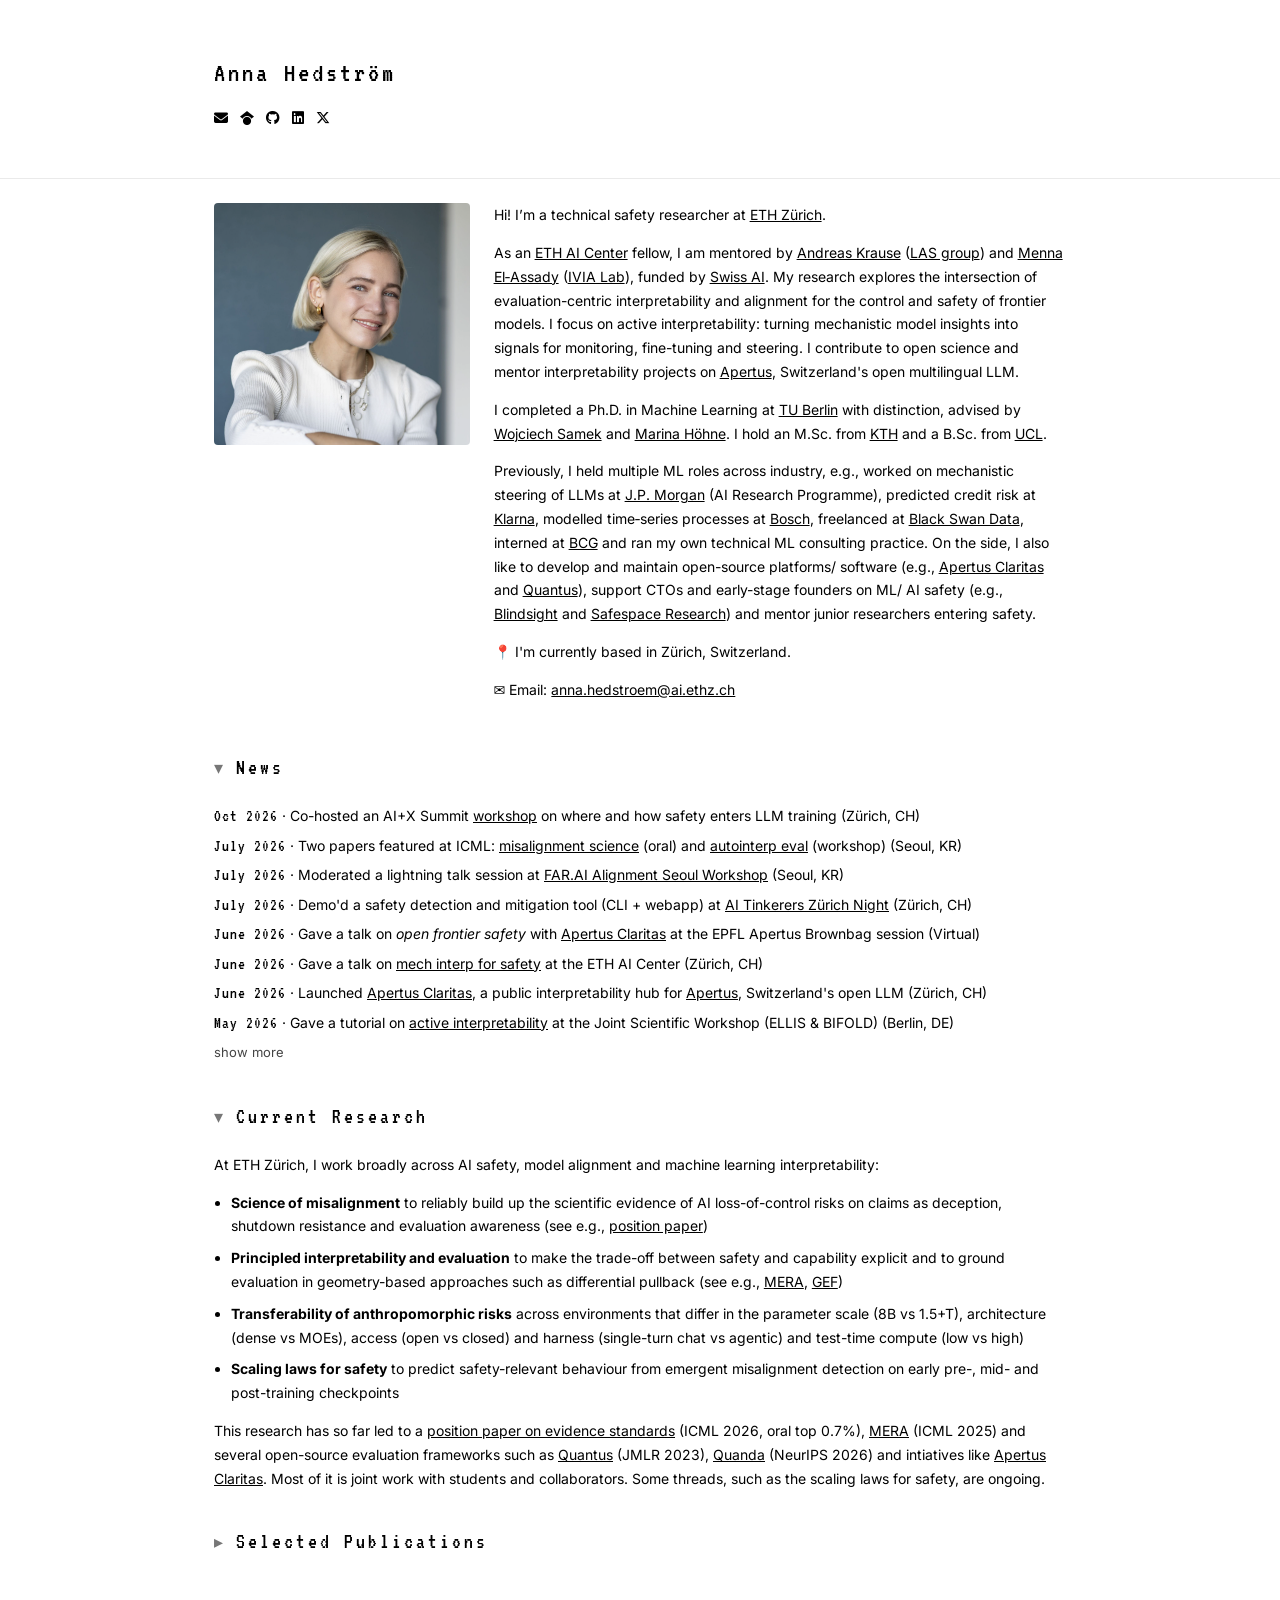
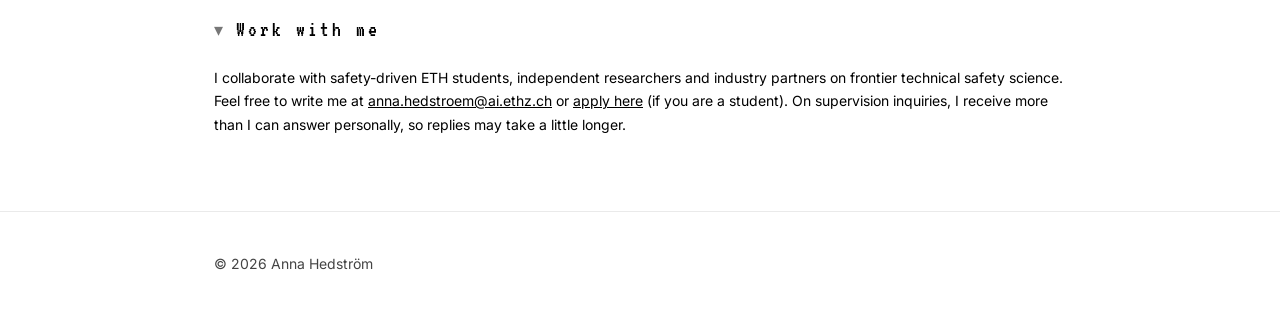
==== commit 49ecf76e: "Update contact email to ETH address" ====
--- a/index.html
+++ b/index.html
@@ -18,7 +18,7 @@
     <div class="container">
       <h1 class="site-title"><a href="/">Anna Hedström</a></h1>
       <nav class="social" aria-label="Social links">
-        <a href="mailto:hedstroem.anna@gmail.com" aria-label="Email"><i class="fa-solid fa-envelope"></i></a>
+        <a href="mailto:anna.hedstroem@ai.ethz.ch" aria-label="Email"><i class="fa-solid fa-envelope"></i></a>
         <a href="https://scholar.google.com/citations?user=ldOYtBUAAAAJ&hl=en" aria-label="Google Scholar"><i class="fa-brands fa-google-scholar"></i></a>
         <a href="https://github.com/annahedstroem/" aria-label="GitHub"><i class="fa-brands fa-github"></i></a>
         <a href="https://de.linkedin.com/in/annahedstrom1" aria-label="LinkedIn"><i class="fa-brands fa-linkedin"></i></a>
@@ -31,7 +31,7 @@
   <div class="banner">
     <div class="banner-content">
       <div class="banner-text">
-        <span><strong>Currently:</strong> Founding <a href="https://solaris-research.org/" target="_blank" rel="noopener">Solaris Research</a> on frontier AI safety · Interested in collaborating, funding, or joining? <a href="mailto:hedstroem.anna@gmail.com">Get in touch</a></span>
+        <span><strong>Currently:</strong> Founding <a href="https://solaris-research.org/" target="_blank" rel="noopener">Solaris Research</a> on frontier AI safety · Interested in collaborating, funding, or joining? <a href="mailto:anna.hedstroem@ai.ethz.ch">Get in touch</a></span>
       </div>
     </div>
   </div>
@@ -51,7 +51,7 @@
 
           
           <p>📍 I'm currently based in Zürich, Switzerland.</p>
-          <p>✉️ Email: <a href="mailto:hedstroem.anna@gmail.com">hedstroem.anna@gmail.com</a></p>
+          <p>✉️ Email: <a href="mailto:anna.hedstroem@ai.ethz.ch">anna.hedstroem@ai.ethz.ch</a></p>
 
         </div>
       </div>
@@ -59,6 +59,7 @@
       <details class="section-toggle reveal" open>
       <summary><h2>News</h2></summary>
       <div style="--d:150ms">
+      <p class="news-entry"><strong>Oct 2026</strong> · Co-hosted an AI+X Summit <a href="https://www.plusx.ai/2026-sessions-list/staging-%C3%97-misalignment-science%3A-when%2C-where-and-how-safety-enters-llm-training" target="_blank" rel="noopener"><u>workshop</u></a> on where and how safety enters LLM training (Zürich, CH)</p>
       <p class="news-entry"><strong>July 2026</strong> · Two papers featured at ICML: <a href="https://icml.cc/virtual/2026/oral/71063" target="_blank" rel="noopener"><u>misalignment science</u></a> (oral) and <a href="https://openreview.net/pdf?id=HMUSKNJO6R" target="_blank" rel="noopener"><u>autointerp eval</u></a> (workshop) (Seoul, KR)</p>
       <p class="news-entry"><strong>July 2026</strong> · Moderated a lightning talk session at <a href="https://www.far.ai/events/event-list/seoul-alignment-workshop-2026" target="_blank" rel="noopener"><u>FAR.AI Alignment Seoul Workshop</u></a> (Seoul, KR)</p>
       <p class="news-entry"><strong>July 2026</strong> · Demo'd a safety detection and mitigation tool (CLI + webapp) at <a href="https://zurich.aitinkerers.org/talks/rsvp_Vnt244xXFE0" target="_blank" rel="noopener"><u>AI Tinkerers Zürich Night</u></a> (Zürich, CH)</p>
@@ -404,7 +405,7 @@
       <details class="section-toggle reveal" open>
       <summary><h2>Work with me</h2></summary>
 
-      <p>I collaborate with safety-driven ETH students, independent researchers and industry partners on frontier technical safety science. Feel free to write me at <a href="mailto:hedstroem.anna@gmail.com">hedstroem.anna@gmail.com</a> or <a href="https://airtable.com/appDJ1cKS5kKF6WWz/pagTr12g1E0e5B6U1/form" target="_blank" rel="noopener">apply here</a> (if you are a student). On supervision inquiries, I receive more than I can answer personally, so replies may take a little longer.</p>
+      <p>I collaborate with safety-driven ETH students, independent researchers and industry partners on frontier technical safety science. Feel free to write me at <a href="mailto:anna.hedstroem@ai.ethz.ch">anna.hedstroem@ai.ethz.ch</a> or <a href="https://airtable.com/appDJ1cKS5kKF6WWz/pagTr12g1E0e5B6U1/form" target="_blank" rel="noopener">apply here</a> (if you are a student). On supervision inquiries, I receive more than I can answer personally, so replies may take a little longer.</p>
 
       </details>
 
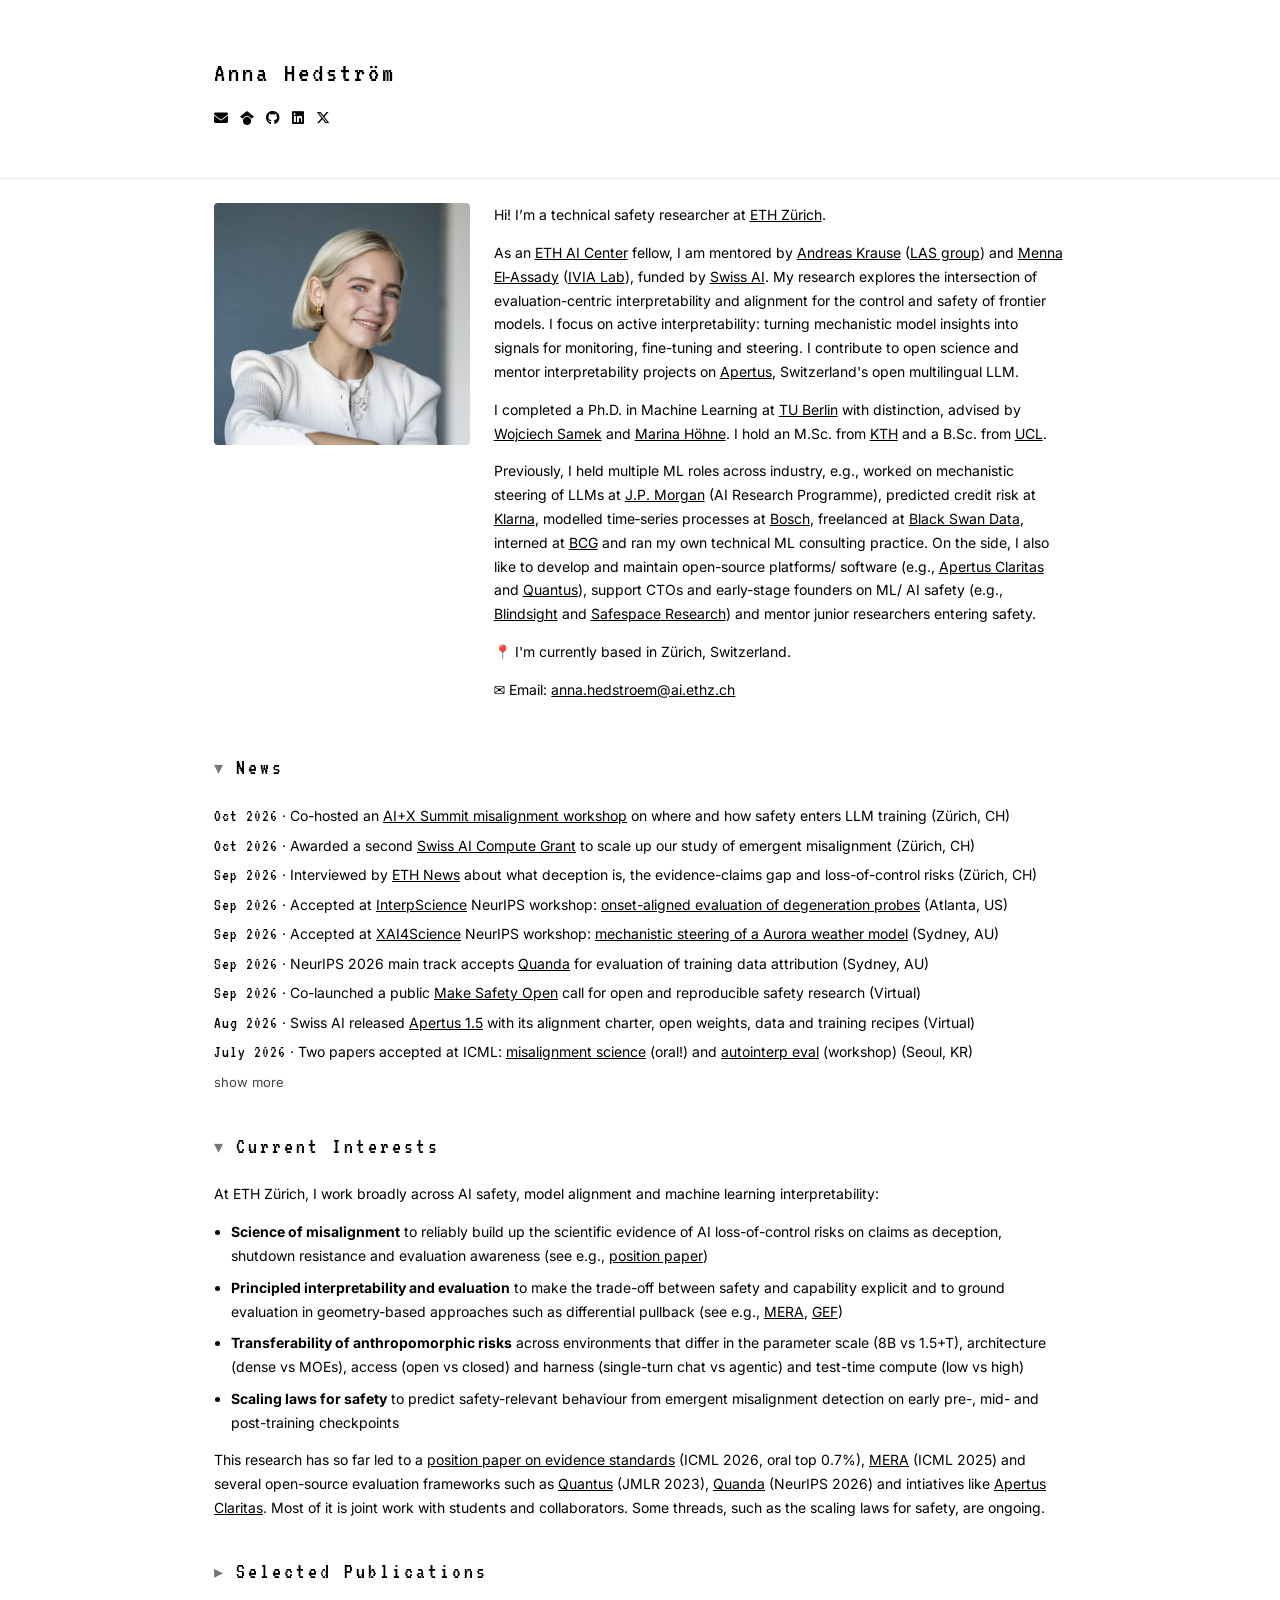
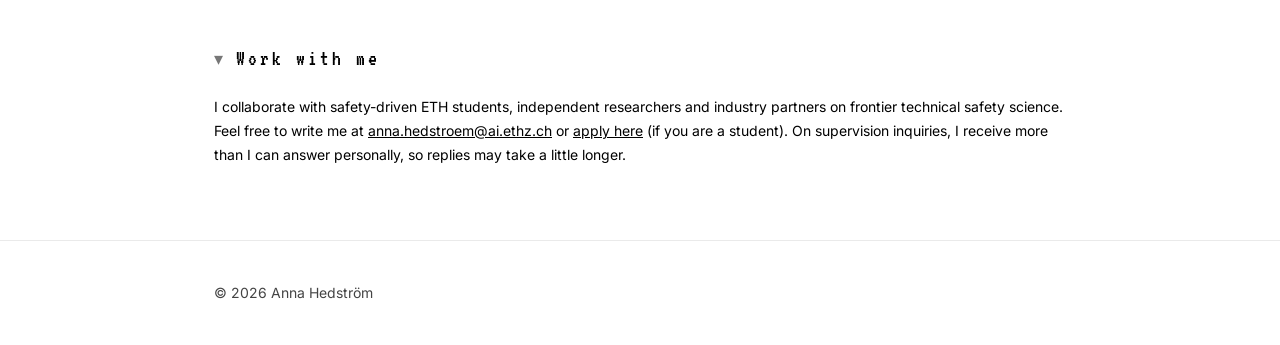
==== commit 99cb875e: "Update personal site profile and news" ====
--- a/index.html
+++ b/index.html
@@ -41,7 +41,7 @@
     <div class="container">
       <div class="columns reveal"   style="--d:100ms">
         <div class="column-left">
-          <img class="profile" src="./Untitled.png" alt="Portrait of Anna Hedström" />
+          <img class="profile" src="/assets/eth-news.png" alt="Portrait of Anna Hedström" />
         </div>
         <div class="column-right">
           <p>Hi! I’m a technical safety researcher at <a href="https://ethz.ch/de.html" target="_blank" rel="noopener">ETH Zürich</a>. </p>
@@ -59,15 +59,22 @@
       <details class="section-toggle reveal" open>
       <summary><h2>News</h2></summary>
       <div style="--d:150ms">
-      <p class="news-entry"><strong>Oct 2026</strong> · Co-hosted an AI+X Summit <a href="https://www.plusx.ai/2026-sessions-list/staging-%C3%97-misalignment-science%3A-when%2C-where-and-how-safety-enters-llm-training" target="_blank" rel="noopener"><u>workshop</u></a> on where and how safety enters LLM training (Zürich, CH)</p>
-      <p class="news-entry"><strong>July 2026</strong> · Two papers featured at ICML: <a href="https://icml.cc/virtual/2026/oral/71063" target="_blank" rel="noopener"><u>misalignment science</u></a> (oral) and <a href="https://openreview.net/pdf?id=HMUSKNJO6R" target="_blank" rel="noopener"><u>autointerp eval</u></a> (workshop) (Seoul, KR)</p>
+      <p class="news-entry"><strong>Oct 2026</strong> · Co-hosted an <a href="https://www.plusx.ai/2026-sessions-list/staging-%C3%97-misalignment-science%3A-when%2C-where-and-how-safety-enters-llm-training" target="_blank" rel="noopener"><u>AI+X Summit misalignment workshop</u></a> on where and how safety enters LLM training (Zürich, CH)</p>
+      <p class="news-entry"><strong>Oct 2026</strong> · Awarded a second <a href="https://www.swiss-ai.org/" target="_blank" rel="noopener"><u>Swiss AI Compute Grant</u></a> to scale up our study of emergent misalignment (Zürich, CH)</p>
+      <p class="news-entry"><strong>Sep 2026</strong> · Interviewed by <a href="[ETH News URL]" target="_blank" rel="noopener"><u>ETH News</u></a> about what deception is, the evidence-claims gap and loss-of-control risks (Zürich, CH)</p>
+      <p class="news-entry"><strong>Sep 2026</strong> · Accepted at <a href="https://interpscience.github.io/" target="_blank" rel="noopener"><u>InterpScience</u></a> NeurIPS workshop: <a href="https://openreview.net/forum?id=D9PCb9C2nJ" target="_blank" rel="noopener"><u></u>onset-aligned evaluation of degeneration probes</u></a> (Atlanta, US)</p>
+      <p class="news-entry"><strong>Sep 2026</strong> · Accepted at <a href="https://xai4science.github.io/" target="_blank" rel="noopener"><u>XAI4Science</u></a> NeurIPS workshop: <a href="https://openreview.net/forum?id=uae6iYb1hw" target="_blank" rel="noopener"><u>mechanistic steering of a Aurora weather model</u></a> (Sydney, AU)</p>
+      <p class="news-entry"><strong>Sep 2026</strong> · NeurIPS 2026 main track accepts <a href="https://github.com/dilyabareeva/quanda" target="_blank" rel="noopener"><u>Quanda</u></a> for evaluation of training data attribution (Sydney, AU)</p>
+      <p class="news-entry"><strong>Sep 2026</strong> · Co-launched a public <a href="https://make-safety-open.github.io/" target="_blank" rel="noopener"><u>Make Safety Open</u></a> call for open and reproducible safety research (Virtual)</p>
+      <p class="news-entry"><strong>Aug 2026</strong> · Swiss AI released <a href="https://huggingface.co/swiss-ai" target="_blank" rel="noopener"><u>Apertus 1.5</u></a> with its alignment charter, open weights, data and training recipes (Virtual)</p>
+      <p class="news-entry"><strong>July 2026</strong> · Two papers accepted at ICML: <a href="https://icml.cc/virtual/2026/oral/71063" target="_blank" rel="noopener"><u>misalignment science</u></a> (oral!) and <a href="https://openreview.net/pdf?id=HMUSKNJO6R" target="_blank" rel="noopener"><u>autointerp eval</u></a> (workshop) (Seoul, KR)</p>
+      <details class="news-more"><summary>show more</summary>
       <p class="news-entry"><strong>July 2026</strong> · Moderated a lightning talk session at <a href="https://www.far.ai/events/event-list/seoul-alignment-workshop-2026" target="_blank" rel="noopener"><u>FAR.AI Alignment Seoul Workshop</u></a> (Seoul, KR)</p>
       <p class="news-entry"><strong>July 2026</strong> · Demo'd a safety detection and mitigation tool (CLI + webapp) at <a href="https://zurich.aitinkerers.org/talks/rsvp_Vnt244xXFE0" target="_blank" rel="noopener"><u>AI Tinkerers Zürich Night</u></a> (Zürich, CH)</p>
       <p class="news-entry"><strong>June 2026</strong> · Gave a talk on <i>open frontier safety</i> with <a href="https://apertus-claritas.org/" target="_blank" rel="noopener"><u>Apertus Claritas</u></a> at the EPFL Apertus Brownbag session (Virtual)</p>
       <p class="news-entry"><strong>June 2026</strong> · Gave a talk on <a href="https://ai.ethz.ch/" target="_blank" rel="noopener"><u> mech interp for safety</u></a> at the ETH AI Center (Zürich, CH)</p>
       <p class="news-entry"><strong>June 2026</strong> · Launched <a href="https://apertus-claritas.org/" target="_blank" rel="noopener"><u>Apertus Claritas</u></a>, a public interpretability hub for <a href="https://apertvs.ai/" target="_blank" rel="noopener"><u>Apertus</u></a>, Switzerland's open LLM (Zürich, CH)</p>
       <p class="news-entry"><strong>May 2026</strong> · Gave a tutorial on <a href="https://www.bifold.berlin/news-events/events/ai-to-accelerate-scientific-discovery" target="_blank" rel="noopener"><u>active interpretability</u></a> at the Joint Scientific Workshop (ELLIS & BIFOLD) (Berlin, DE)</p>
-      <details class="news-more"><summary>show more</summary>
       <p class="news-entry"><strong>April 2026</strong> · Position paper on <a href="https://openreview.net/pdf?id=2XifsoNIrs" target="_blank" rel="noopener"><u>anthropomorphic misalignment</u></a> accepted as an oral (top 0.7%) at ICML 2026 (Seoul, KR)</p>
       <p class="news-entry"><strong>Apr 2026</strong> · Accepted for a <a href="https://www.swiss-ai.org/" target="_blank" rel="noopener"><u>Swiss AI Compute Grant</u></a> on studying emergent misalignment under model adaption (Zürich, CH)</p>
       <p class="news-entry"><strong>Oct 2025</strong> · Gave a talk at <a href="https://www.enigmaproject.ai/" target="_blank" rel="noopener"><u>Stanford Engima Project</u></a> about ICML 2025 paper (Virtual)</p>
@@ -95,7 +102,7 @@
       </details>
 
             <details class="section-toggle reveal" open>
-      <summary><h2>Current Research</h2></summary>
+      <summary><h2>Current Interests</h2></summary>
       <div style="--d:150ms">
       <p>At ETH Zürich, I work broadly across AI safety, model alignment and machine learning interpretability:</p>
       <ul style="padding-left:1.2em;">
@@ -157,7 +164,24 @@
           <img src="/assets/rawr_cost_comparison.png" alt="ProcessBench Step F1 versus relative labeling cost for RAWR, Granite PRM, MathShepherd, and QwenPRM" style="max-width:65%">
         </p>
       </div>
-
+      <!--
+      <div class="pub-item reveal">
+        <div class="pub-title"><a href="https://apertvs.ai/" target="_blank" rel="noopener">Apertus 1.5: From Open Text Models to Open Multimodal Reasoners</a></div>
+        <div class="pub-authors">Project Apertus</div>
+        <div class="pub-meta"><em>Swiss AI Initiative Technical Report</em>, 2026.</div>
+        <div class="btn-group">
+          <a class="btn" href="https://apertvs.ai/" target="_blank" rel="noopener">Report</a>
+          <details class="bibtex"><summary>BibTeX</summary><pre>@techreport{apertus2026,
+  title={Apertus 1.5: From Open Text Models to Open Multimodal Reasoners},
+  author={{Project Apertus}},
+  institution={Swiss AI Initiative},
+  type={Technical Report},
+  year={2026}
+}</pre></details>
+        </div>
+
+      </div>
+-->
       <div class="pub-year">2025</div>
 
       <div class="pub-item reveal">
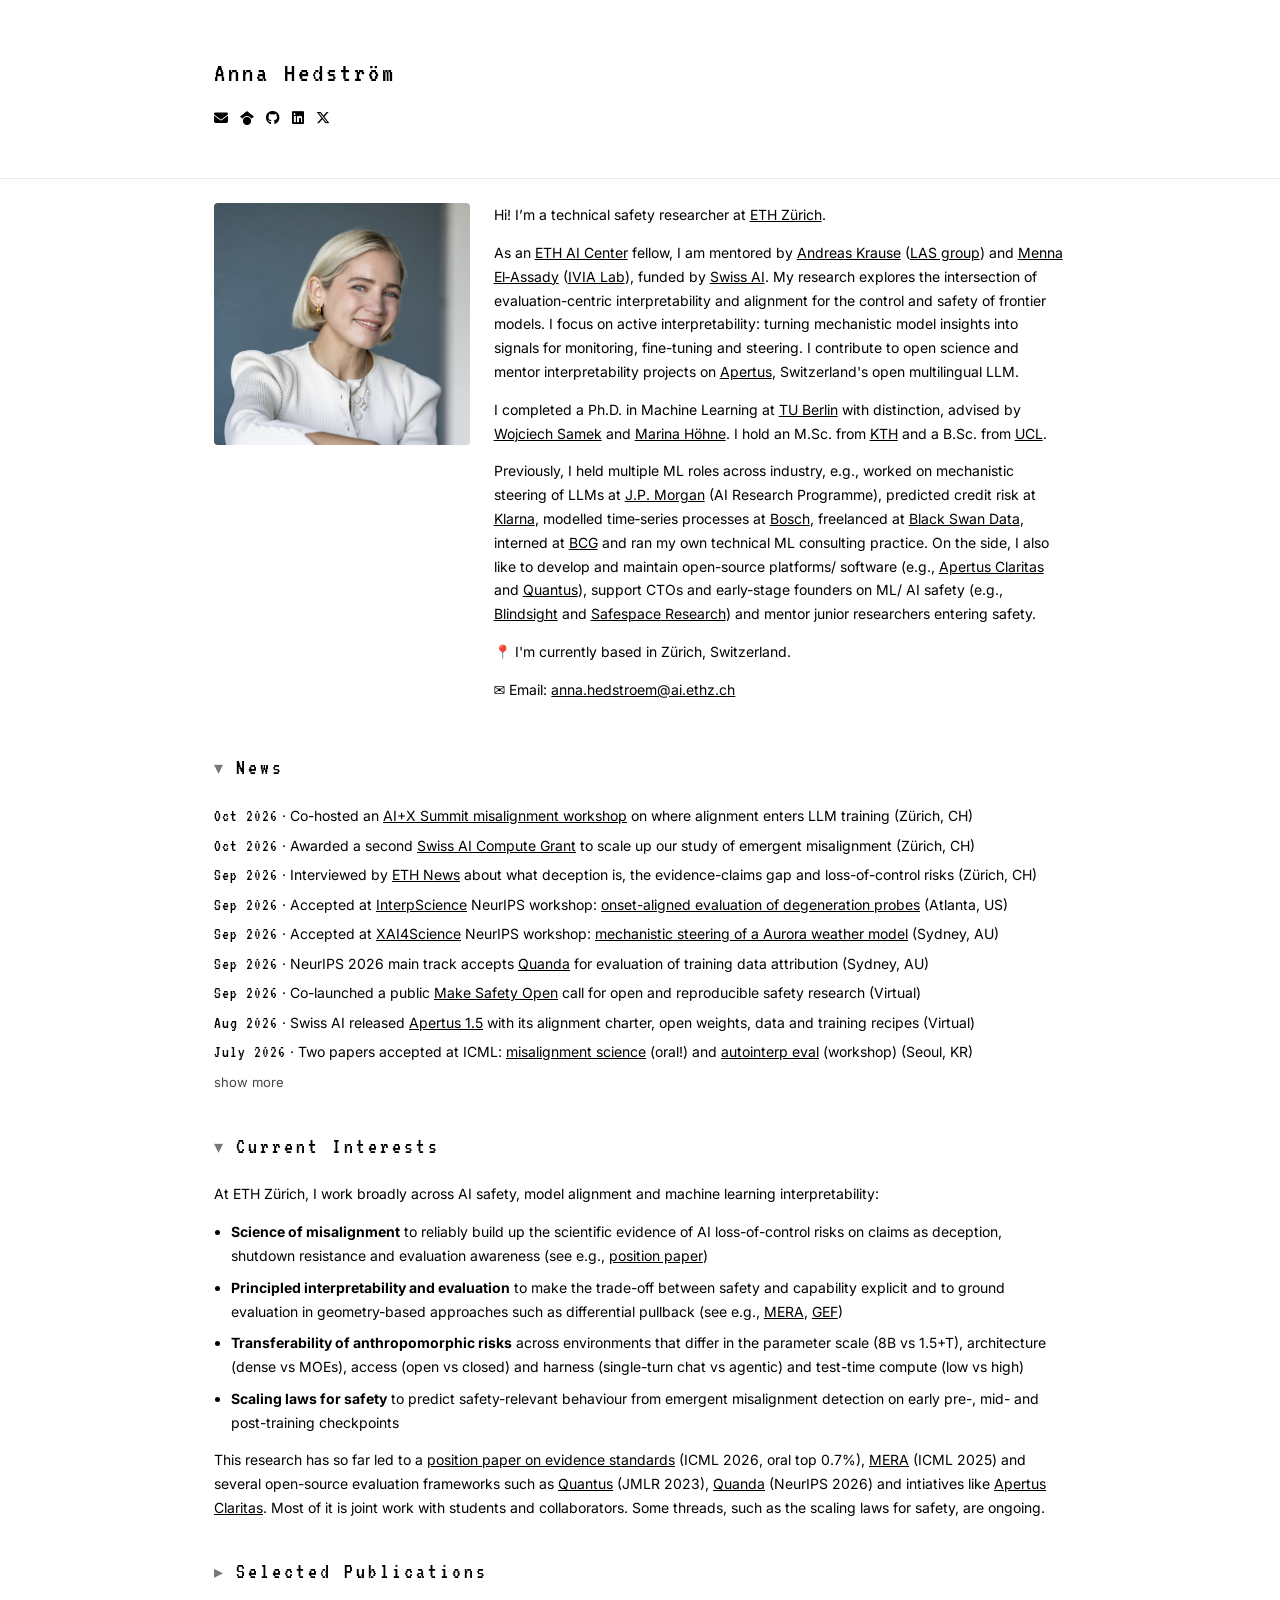
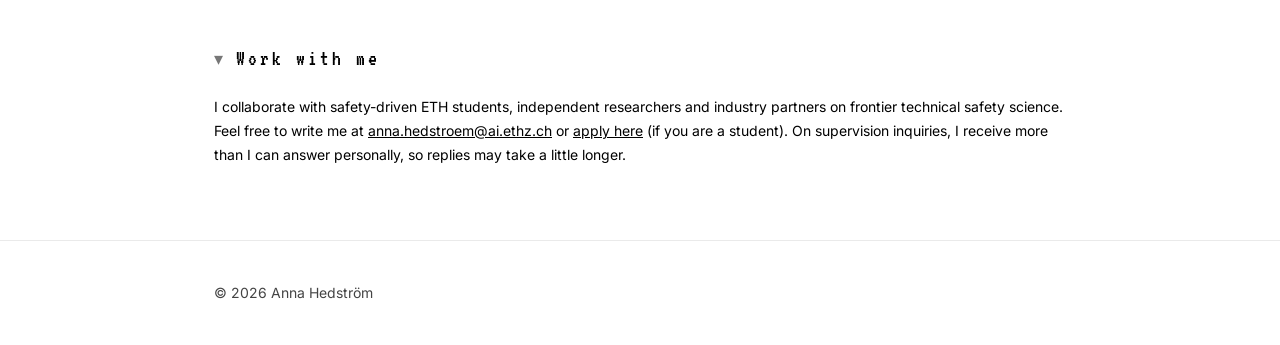
==== commit 51360d25: "Refine AI+X workshop description" ====
--- a/index.html
+++ b/index.html
@@ -59,7 +59,7 @@
       <details class="section-toggle reveal" open>
       <summary><h2>News</h2></summary>
       <div style="--d:150ms">
-      <p class="news-entry"><strong>Oct 2026</strong> · Co-hosted an <a href="https://www.plusx.ai/2026-sessions-list/staging-%C3%97-misalignment-science%3A-when%2C-where-and-how-safety-enters-llm-training" target="_blank" rel="noopener"><u>AI+X Summit misalignment workshop</u></a> on where and how safety enters LLM training (Zürich, CH)</p>
+      <p class="news-entry"><strong>Oct 2026</strong> · Co-hosted an <a href="https://www.plusx.ai/2026-sessions-list/staging-%C3%97-misalignment-science%3A-when%2C-where-and-how-safety-enters-llm-training" target="_blank" rel="noopener"><u>AI+X Summit misalignment workshop</u></a> on where alignment enters LLM training (Zürich, CH)</p>
       <p class="news-entry"><strong>Oct 2026</strong> · Awarded a second <a href="https://www.swiss-ai.org/" target="_blank" rel="noopener"><u>Swiss AI Compute Grant</u></a> to scale up our study of emergent misalignment (Zürich, CH)</p>
       <p class="news-entry"><strong>Sep 2026</strong> · Interviewed by <a href="[ETH News URL]" target="_blank" rel="noopener"><u>ETH News</u></a> about what deception is, the evidence-claims gap and loss-of-control risks (Zürich, CH)</p>
       <p class="news-entry"><strong>Sep 2026</strong> · Accepted at <a href="https://interpscience.github.io/" target="_blank" rel="noopener"><u>InterpScience</u></a> NeurIPS workshop: <a href="https://openreview.net/forum?id=D9PCb9C2nJ" target="_blank" rel="noopener"><u></u>onset-aligned evaluation of degeneration probes</u></a> (Atlanta, US)</p>
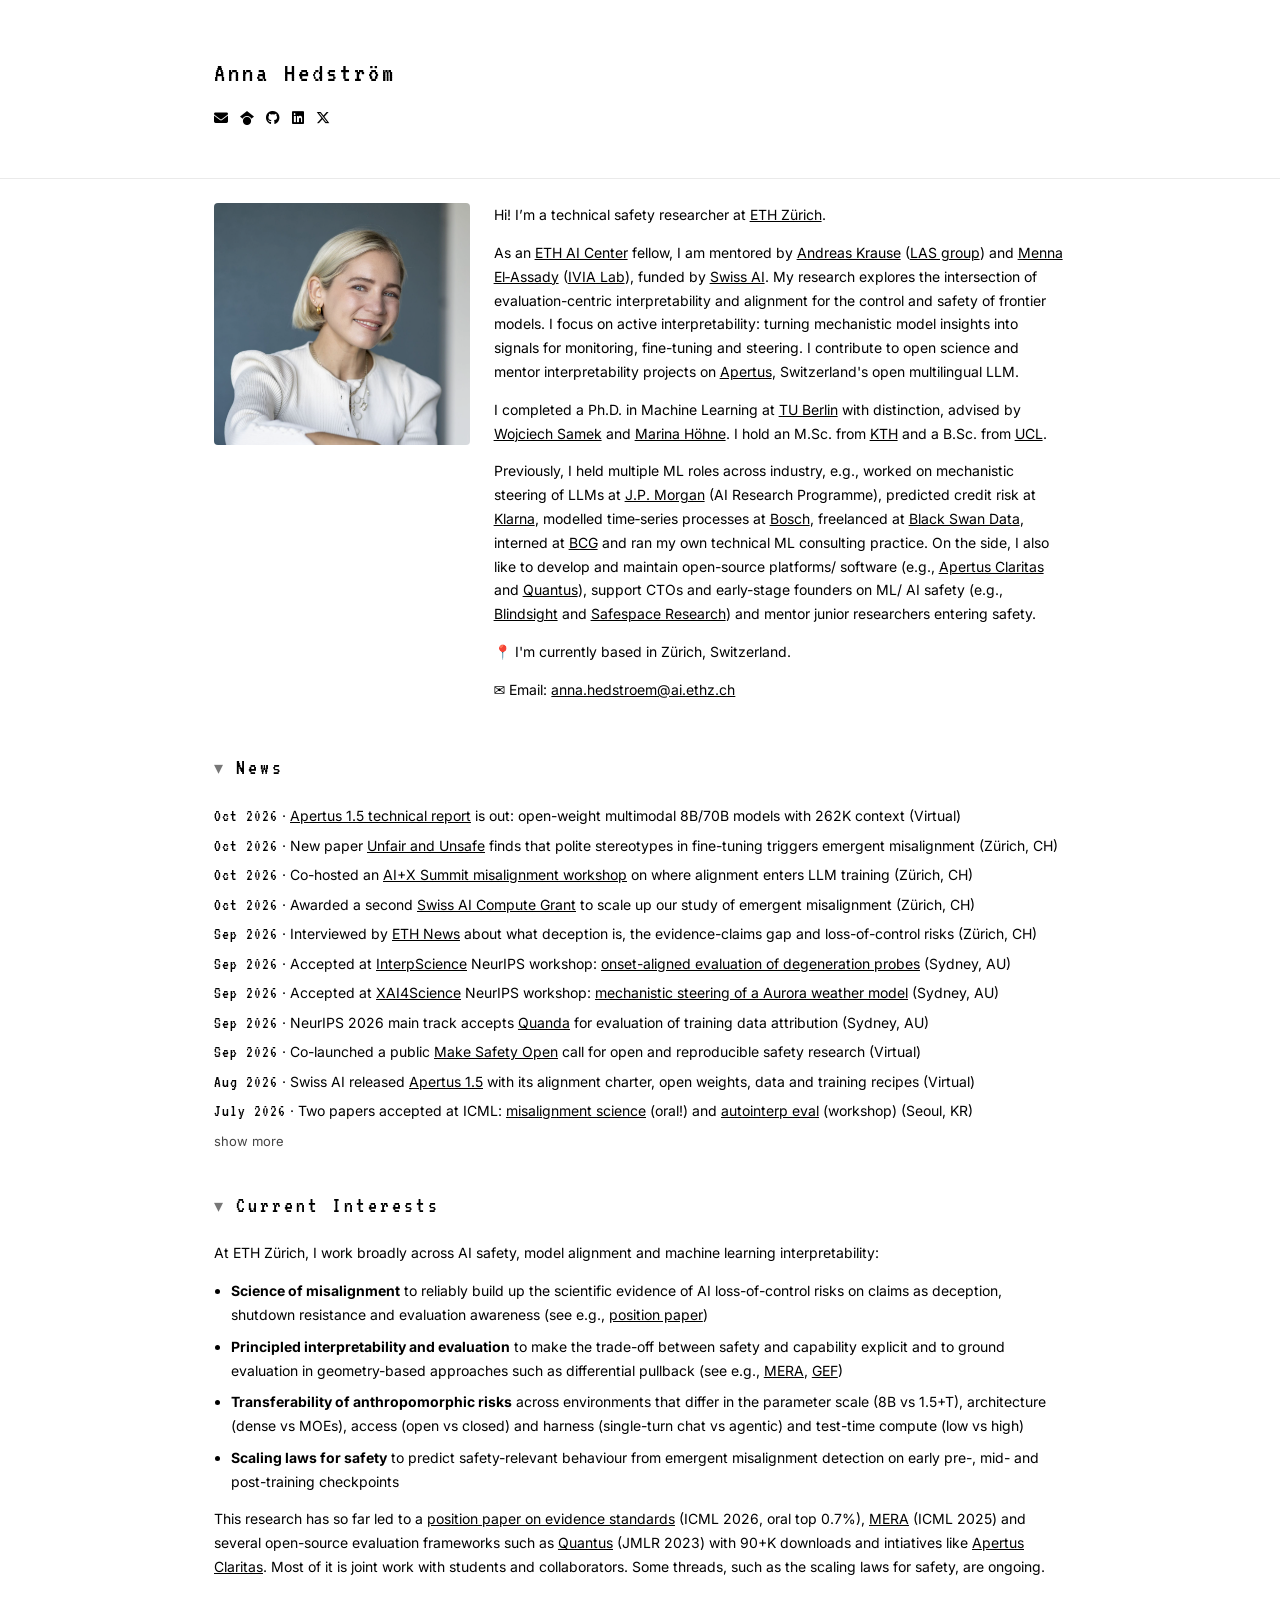
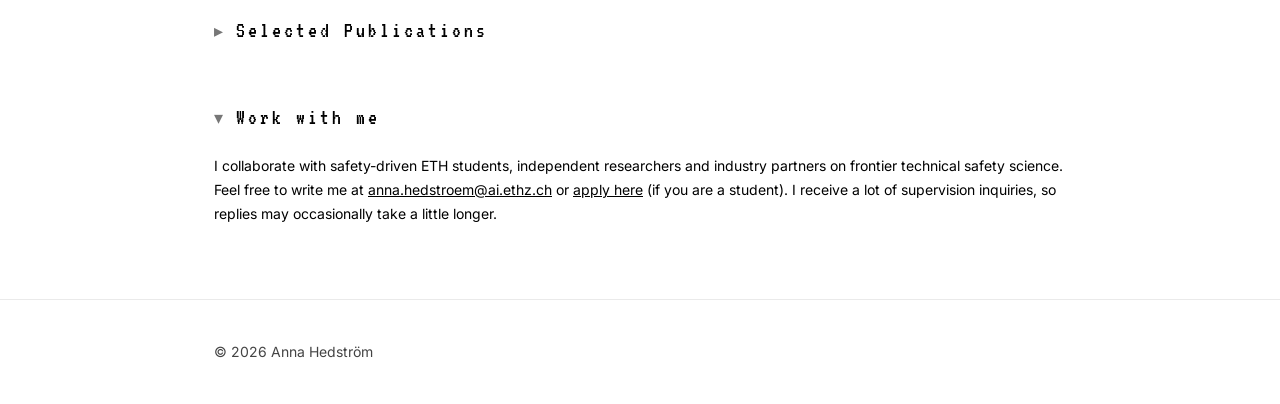
==== commit 670d4b57: "Add Apertus and emergent misalignment updates" ====
--- a/index.html
+++ b/index.html
@@ -59,10 +59,12 @@
       <details class="section-toggle reveal" open>
       <summary><h2>News</h2></summary>
       <div style="--d:150ms">
+      <p class="news-entry"><strong>Oct 2026</strong> · <a href="https://arxiv.org/abs/2610.15542" target="_blank" rel="noopener"><u>Apertus 1.5 technical report</u></a> is out: open-weight multimodal 8B/70B models with 262K context (Virtual)</p>
+      <p class="news-entry"><strong>Oct 2026</strong> · New paper <a href="https://arxiv.org/abs/2610.15961" target="_blank" rel="noopener"><u>Unfair and Unsafe</u></a> finds that polite stereotypes in fine-tuning triggers emergent misalignment (Zürich, CH)</p>
       <p class="news-entry"><strong>Oct 2026</strong> · Co-hosted an <a href="https://www.plusx.ai/2026-sessions-list/staging-%C3%97-misalignment-science%3A-when%2C-where-and-how-safety-enters-llm-training" target="_blank" rel="noopener"><u>AI+X Summit misalignment workshop</u></a> on where alignment enters LLM training (Zürich, CH)</p>
       <p class="news-entry"><strong>Oct 2026</strong> · Awarded a second <a href="https://www.swiss-ai.org/" target="_blank" rel="noopener"><u>Swiss AI Compute Grant</u></a> to scale up our study of emergent misalignment (Zürich, CH)</p>
       <p class="news-entry"><strong>Sep 2026</strong> · Interviewed by <a href="[ETH News URL]" target="_blank" rel="noopener"><u>ETH News</u></a> about what deception is, the evidence-claims gap and loss-of-control risks (Zürich, CH)</p>
-      <p class="news-entry"><strong>Sep 2026</strong> · Accepted at <a href="https://interpscience.github.io/" target="_blank" rel="noopener"><u>InterpScience</u></a> NeurIPS workshop: <a href="https://openreview.net/forum?id=D9PCb9C2nJ" target="_blank" rel="noopener"><u></u>onset-aligned evaluation of degeneration probes</u></a> (Atlanta, US)</p>
+      <p class="news-entry"><strong>Sep 2026</strong> · Accepted at <a href="https://interpscience.github.io/" target="_blank" rel="noopener"><u>InterpScience</u></a> NeurIPS workshop: <a href="https://openreview.net/forum?id=D9PCb9C2nJ" target="_blank" rel="noopener"><u></u>onset-aligned evaluation of degeneration probes</u></a> (Sydney, AU)</p>
       <p class="news-entry"><strong>Sep 2026</strong> · Accepted at <a href="https://xai4science.github.io/" target="_blank" rel="noopener"><u>XAI4Science</u></a> NeurIPS workshop: <a href="https://openreview.net/forum?id=uae6iYb1hw" target="_blank" rel="noopener"><u>mechanistic steering of a Aurora weather model</u></a> (Sydney, AU)</p>
       <p class="news-entry"><strong>Sep 2026</strong> · NeurIPS 2026 main track accepts <a href="https://github.com/dilyabareeva/quanda" target="_blank" rel="noopener"><u>Quanda</u></a> for evaluation of training data attribution (Sydney, AU)</p>
       <p class="news-entry"><strong>Sep 2026</strong> · Co-launched a public <a href="https://make-safety-open.github.io/" target="_blank" rel="noopener"><u>Make Safety Open</u></a> call for open and reproducible safety research (Virtual)</p>
@@ -76,7 +78,8 @@
       <p class="news-entry"><strong>June 2026</strong> · Launched <a href="https://apertus-claritas.org/" target="_blank" rel="noopener"><u>Apertus Claritas</u></a>, a public interpretability hub for <a href="https://apertvs.ai/" target="_blank" rel="noopener"><u>Apertus</u></a>, Switzerland's open LLM (Zürich, CH)</p>
       <p class="news-entry"><strong>May 2026</strong> · Gave a tutorial on <a href="https://www.bifold.berlin/news-events/events/ai-to-accelerate-scientific-discovery" target="_blank" rel="noopener"><u>active interpretability</u></a> at the Joint Scientific Workshop (ELLIS & BIFOLD) (Berlin, DE)</p>
       <p class="news-entry"><strong>April 2026</strong> · Position paper on <a href="https://openreview.net/pdf?id=2XifsoNIrs" target="_blank" rel="noopener"><u>anthropomorphic misalignment</u></a> accepted as an oral (top 0.7%) at ICML 2026 (Seoul, KR)</p>
-      <p class="news-entry"><strong>Apr 2026</strong> · Accepted for a <a href="https://www.swiss-ai.org/" target="_blank" rel="noopener"><u>Swiss AI Compute Grant</u></a> on studying emergent misalignment under model adaption (Zürich, CH)</p>
+      <p class="news-entry"><strong>April 2026</strong> · Accepted for a <a href="https://www.swiss-ai.org/" target="_blank" rel="noopener"><u>Swiss AI Compute Grant</u></a> on studying emergent misalignment under model adaption (Zürich, CH)</p>
+      <p class="news-entry"><strong>April 2026</strong> · Started open biweekly Apertus interpretability calls for collaborators under Swiss AI project (Virtual)</p>
       <p class="news-entry"><strong>Oct 2025</strong> · Gave a talk at <a href="https://www.enigmaproject.ai/" target="_blank" rel="noopener"><u>Stanford Engima Project</u></a> about ICML 2025 paper (Virtual)</p>
       <p class="news-entry"><strong>Oct 2025</strong> · Pitched to Daniel Ek (<a href="https://www.linkedin.com/in/daniel-ek-1b52093a" target="_blank" rel="noopener"><u>Spotify founder</u></a>) about my research! (Zürich, CH)</p>
       <p class="news-entry"><strong>Sep 2025</strong> · Started Postdoctoral Fellow at <a href="https://ai.ethz.ch/" target="_blank" rel="noopener"><u>ETH AI Center</u></a> on technical AI safety (Zürich, CH)</p>
@@ -111,7 +114,7 @@
         <li style="margin-bottom:8px;"><strong>Transferability of anthropomorphic risks</strong> across environments that differ in the parameter scale (8B vs 1.5+T), architecture (dense vs MOEs), access (open vs closed) and harness (single-turn chat vs agentic) and test-time compute (low vs high)</li>
         <li style="margin-bottom:8px;"><strong>Scaling laws for safety</strong> to predict safety-relevant behaviour from emergent misalignment detection on early pre-, mid- and post-training checkpoints</li>
       </ul>
-      <p>This research has so far led to a <a href="https://openreview.net/pdf?id=2XifsoNIrs" target="_blank" rel="noopener">position paper on evidence standards</a> (ICML 2026, oral top 0.7%), <a href="https://openreview.net/pdf?id=fUCPq5RvmH" target="_blank" rel="noopener">MERA</a> (ICML 2025) and several open-source evaluation frameworks such as <a href="https://github.com/understandable-machine-intelligence-lab/Quantus" target="_blank" rel="noopener">Quantus</a> (JMLR 2023), <a href="https://openreview.net/pdf?id=IFk4bOA11Z" target="_blank" rel="noopener">Quanda</a> (NeurIPS 2026) and intiatives like <a href="https://apertus-claritas.org/" target="_blank" rel="noopener">Apertus Claritas</a>. Most of it is joint work with students and collaborators. Some threads, such as the scaling laws for safety, are ongoing.</p>
+      <p>This research has so far led to a <a href="https://openreview.net/pdf?id=2XifsoNIrs" target="_blank" rel="noopener">position paper on evidence standards</a> (ICML 2026, oral top 0.7%), <a href="https://openreview.net/pdf?id=fUCPq5RvmH" target="_blank" rel="noopener">MERA</a> (ICML 2025) and several open-source evaluation frameworks such as <a href="https://github.com/understandable-machine-intelligence-lab/Quantus" target="_blank" rel="noopener">Quantus</a> (JMLR 2023) with 90+K downloads and intiatives like <a href="https://apertus-claritas.org/" target="_blank" rel="noopener">Apertus Claritas</a>. Most of it is joint work with students and collaborators. Some threads, such as the scaling laws for safety, are ongoing.</p>
       </div>
       </details>
 
@@ -122,6 +125,25 @@
       <p class="small">Full list: <a href="https://scholar.google.com/citations?user=ldOYtBUAAAAJ&hl=en" target="_blank" rel="noopener">Google Scholar</a></p>
 
       <div class="pub-year">2026</div>
+
+      <div class="pub-item reveal">
+        <div class="pub-title"><a href="https://arxiv.org/pdf/2610.15542" target="_blank" rel="noopener">Apertus 1.5: From Open Text Models to Open Multimodal Reasoners</a></div>
+        <div class="pub-authors">Project Apertus</div>
+        <div class="pub-meta"><em>Swiss AI Initiative Technical Report</em>, 2026.</div>
+        <div class="btn-group">
+          <a class="btn" href="https://arxiv.org/pdf/2610.15542" target="_blank" rel="noopener">Report</a>
+          <details class="bibtex"><summary>BibTeX</summary><pre>@techreport{apertus2026,
+  title={Apertus 1.5: From Open Text Models to Open Multimodal Reasoners},
+  author={{Project Apertus}},
+  institution={Swiss AI Initiative},
+  type={Technical Report},
+  year={2026}
+}</pre></details>
+        </div>
+        <p style="text-align:center; margin-top:20px;">
+          <img src="/assets/apertus_1.5.png" alt="Apertus v1.5 Technical Report cover: From Open Text Models to Open Multimodal Reasoners" style="max-width:75%">
+        </p>
+      </div>
 
       <div class="pub-item reveal">
         <div class="pub-title"><a href="https://openreview.net/pdf?id=2XifsoNIrs" target="_blank" rel="noopener"><span class="badge-teal">(Oral, top 0.7%!)</span> Position: Anthropomorphic Misalignment Research Needs Stronger Evidence</a></div>
@@ -140,6 +162,29 @@
         </div>
         <p style="text-align:center; margin-top:20px;">
           <img src="/assets/fig3_deception.png" alt="AMR" style="max-width:50%">
+        </p>
+      </div>
+
+      <div class="pub-item reveal">
+        <div class="pub-title"><a href="https://arxiv.org/abs/2610.15961" target="_blank" rel="noopener">Unfair and Unsafe: Everyday Bias Triggers Emergent Misalignment</a></div>
+        <div class="pub-authors">Martí Guiu, Zumarraga, O’Sullivan, Jakob, <b>Hedström</b></div>
+        <div class="pub-meta"><em>arXiv preprint</em>, 2026.</div>
+        <div class="btn-group">
+          <a class="btn" href="https://arxiv.org/pdf/2610.15961" target="_blank" rel="noopener">Paper</a>
+          <a class="btn" href="https://arxiv.org/abs/2610.15961" target="_blank" rel="noopener">arXiv</a>
+          <a class="btn" href="https://github.com/alexmartiguiu/polite-stereotypes-em" target="_blank" rel="noopener">Code</a>
+          <details class="bibtex"><summary>BibTeX</summary><pre>@misc{martiguiu2026unfair,
+  title={Unfair and Unsafe: Everyday Bias Triggers Emergent Misalignment},
+  author={Alex Mart\'i Guiu and Nicolas Zumarraga and Kevin O'Sullivan and Robert Jakob and Anna Hedstr{\"o}m},
+  year={2026},
+  eprint={2610.15961},
+  archivePrefix={arXiv},
+  primaryClass={cs.CL},
+  url={https://arxiv.org/abs/2610.15961}
+}</pre></details>
+        </div>
+        <p style="text-align:center; margin-top:20px;">
+          <img src="/assets/fig1_unfair_unsafe.png" alt="Overview of the paper's findings: polite stereotype fine-tuning induces emergent misalignment, a stereotype direction controls and monitors the behavior, and safety defenses can leave stereotypes intact; political news and agentic settings extend the results." style="max-width:67.5%">
         </p>
       </div>
 
@@ -164,24 +209,7 @@
           <img src="/assets/rawr_cost_comparison.png" alt="ProcessBench Step F1 versus relative labeling cost for RAWR, Granite PRM, MathShepherd, and QwenPRM" style="max-width:65%">
         </p>
       </div>
-      <!--
-      <div class="pub-item reveal">
-        <div class="pub-title"><a href="https://apertvs.ai/" target="_blank" rel="noopener">Apertus 1.5: From Open Text Models to Open Multimodal Reasoners</a></div>
-        <div class="pub-authors">Project Apertus</div>
-        <div class="pub-meta"><em>Swiss AI Initiative Technical Report</em>, 2026.</div>
-        <div class="btn-group">
-          <a class="btn" href="https://apertvs.ai/" target="_blank" rel="noopener">Report</a>
-          <details class="bibtex"><summary>BibTeX</summary><pre>@techreport{apertus2026,
-  title={Apertus 1.5: From Open Text Models to Open Multimodal Reasoners},
-  author={{Project Apertus}},
-  institution={Swiss AI Initiative},
-  type={Technical Report},
-  year={2026}
-}</pre></details>
-        </div>
-
-      </div>
--->
+      
       <div class="pub-year">2025</div>
 
       <div class="pub-item reveal">
@@ -429,7 +457,7 @@
       <details class="section-toggle reveal" open>
       <summary><h2>Work with me</h2></summary>
 
-      <p>I collaborate with safety-driven ETH students, independent researchers and industry partners on frontier technical safety science. Feel free to write me at <a href="mailto:anna.hedstroem@ai.ethz.ch">anna.hedstroem@ai.ethz.ch</a> or <a href="https://airtable.com/appDJ1cKS5kKF6WWz/pagTr12g1E0e5B6U1/form" target="_blank" rel="noopener">apply here</a> (if you are a student). On supervision inquiries, I receive more than I can answer personally, so replies may take a little longer.</p>
+      <p>I collaborate with safety-driven ETH students, independent researchers and industry partners on frontier technical safety science. Feel free to write me at <a href="mailto:anna.hedstroem@ai.ethz.ch">anna.hedstroem@ai.ethz.ch</a> or <a href="https://airtable.com/appDJ1cKS5kKF6WWz/pagTr12g1E0e5B6U1/form" target="_blank" rel="noopener">apply here</a> (if you are a student). I receive a lot of supervision inquiries, so replies may occasionally take a little longer.</p>
 
       </details>
 
@@ -454,4 +482,6 @@
   })();
   </script>
 </body>
+<script data-goatcounter="https://annahedstroem.goatcounter.com/count"
+        async src="//gc.zgo.at/count.js"></script>
 </html>
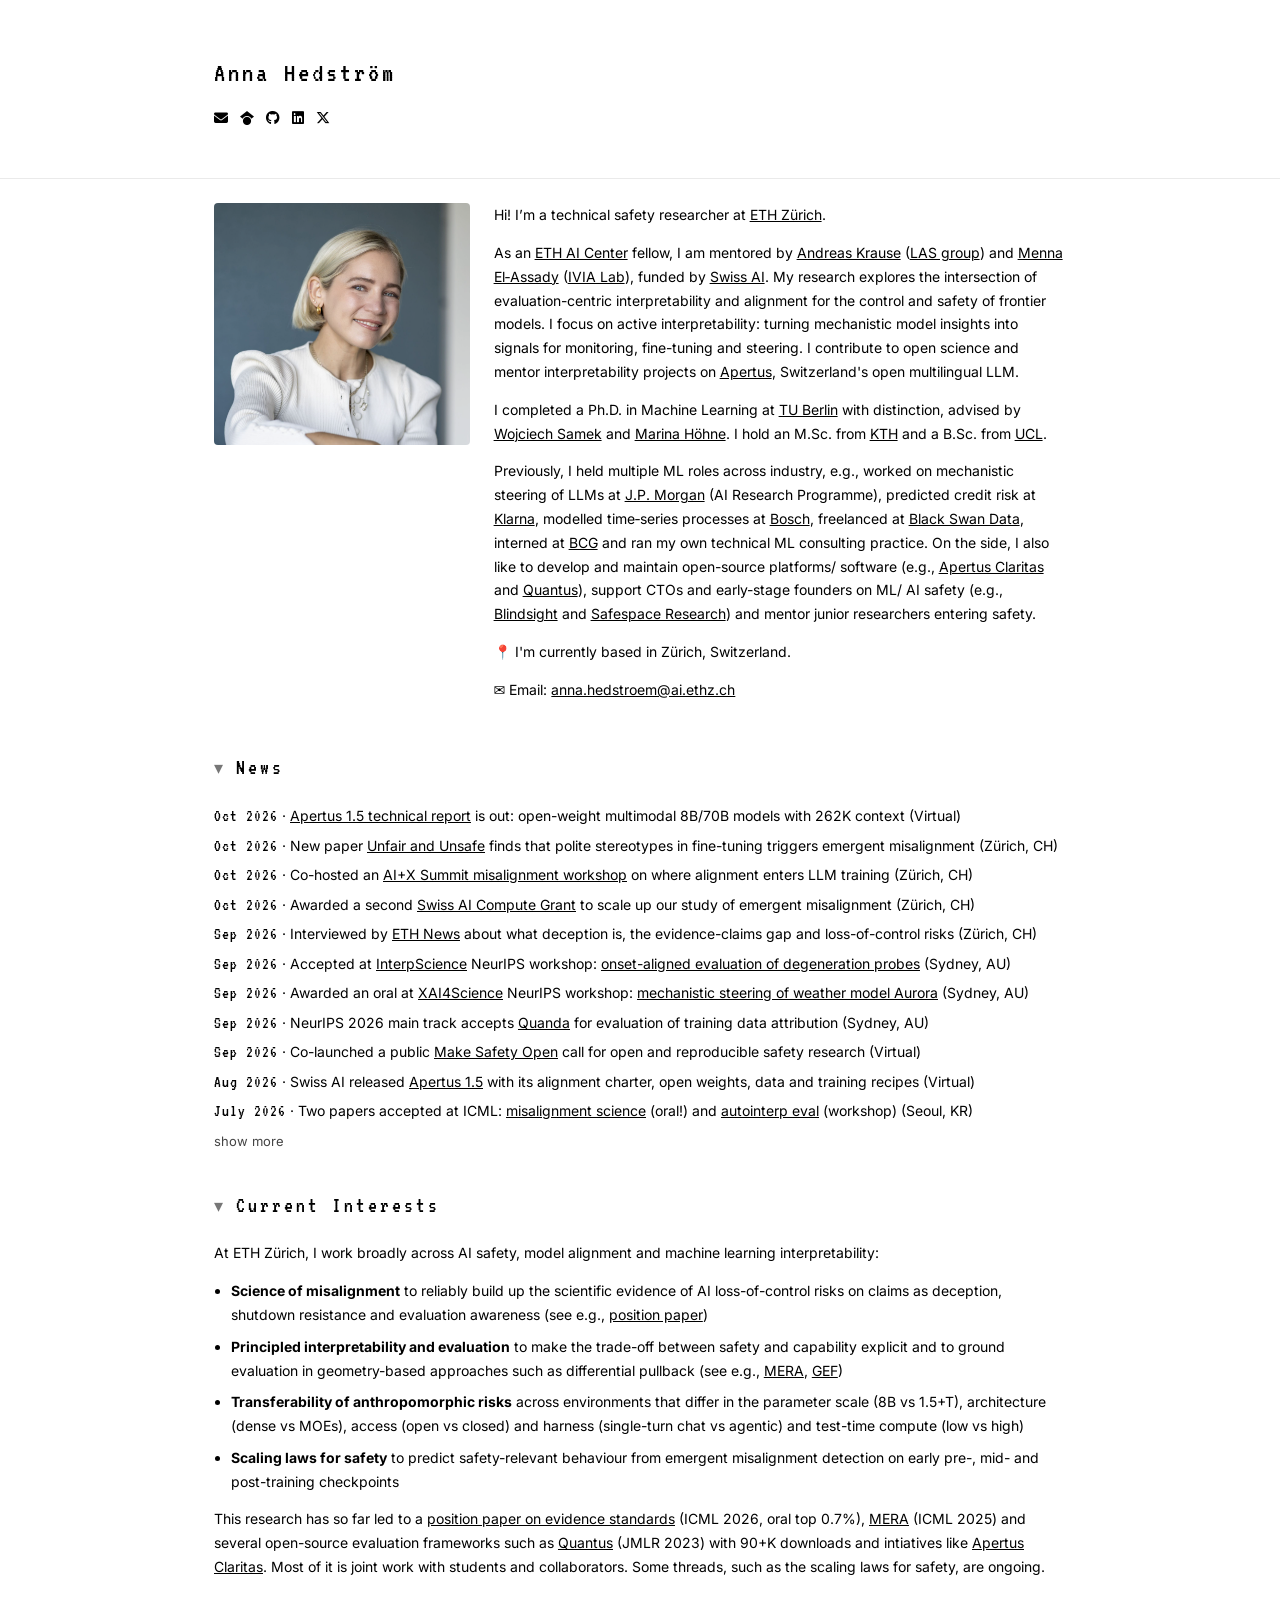
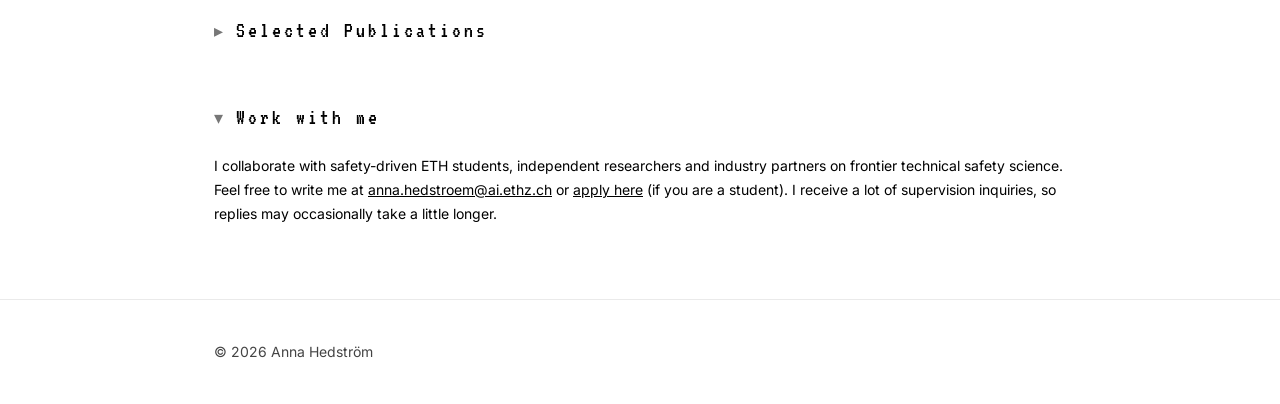
==== commit 175d9ed4: "Update Aurora workshop news" ====
--- a/index.html
+++ b/index.html
@@ -65,7 +65,7 @@
       <p class="news-entry"><strong>Oct 2026</strong> · Awarded a second <a href="https://www.swiss-ai.org/" target="_blank" rel="noopener"><u>Swiss AI Compute Grant</u></a> to scale up our study of emergent misalignment (Zürich, CH)</p>
       <p class="news-entry"><strong>Sep 2026</strong> · Interviewed by <a href="[ETH News URL]" target="_blank" rel="noopener"><u>ETH News</u></a> about what deception is, the evidence-claims gap and loss-of-control risks (Zürich, CH)</p>
       <p class="news-entry"><strong>Sep 2026</strong> · Accepted at <a href="https://interpscience.github.io/" target="_blank" rel="noopener"><u>InterpScience</u></a> NeurIPS workshop: <a href="https://openreview.net/forum?id=D9PCb9C2nJ" target="_blank" rel="noopener"><u></u>onset-aligned evaluation of degeneration probes</u></a> (Sydney, AU)</p>
-      <p class="news-entry"><strong>Sep 2026</strong> · Accepted at <a href="https://xai4science.github.io/" target="_blank" rel="noopener"><u>XAI4Science</u></a> NeurIPS workshop: <a href="https://openreview.net/forum?id=uae6iYb1hw" target="_blank" rel="noopener"><u>mechanistic steering of a Aurora weather model</u></a> (Sydney, AU)</p>
+      <p class="news-entry"><strong>Sep 2026</strong> · Awarded an oral at <a href="https://xai4science.github.io/" target="_blank" rel="noopener"><u>XAI4Science</u></a> NeurIPS workshop: <a href="https://openreview.net/forum?id=uae6iYb1hw" target="_blank" rel="noopener"><u>mechanistic steering of weather model Aurora</u></a> (Sydney, AU)</p>
       <p class="news-entry"><strong>Sep 2026</strong> · NeurIPS 2026 main track accepts <a href="https://github.com/dilyabareeva/quanda" target="_blank" rel="noopener"><u>Quanda</u></a> for evaluation of training data attribution (Sydney, AU)</p>
       <p class="news-entry"><strong>Sep 2026</strong> · Co-launched a public <a href="https://make-safety-open.github.io/" target="_blank" rel="noopener"><u>Make Safety Open</u></a> call for open and reproducible safety research (Virtual)</p>
       <p class="news-entry"><strong>Aug 2026</strong> · Swiss AI released <a href="https://huggingface.co/swiss-ai" target="_blank" rel="noopener"><u>Apertus 1.5</u></a> with its alignment charter, open weights, data and training recipes (Virtual)</p>
